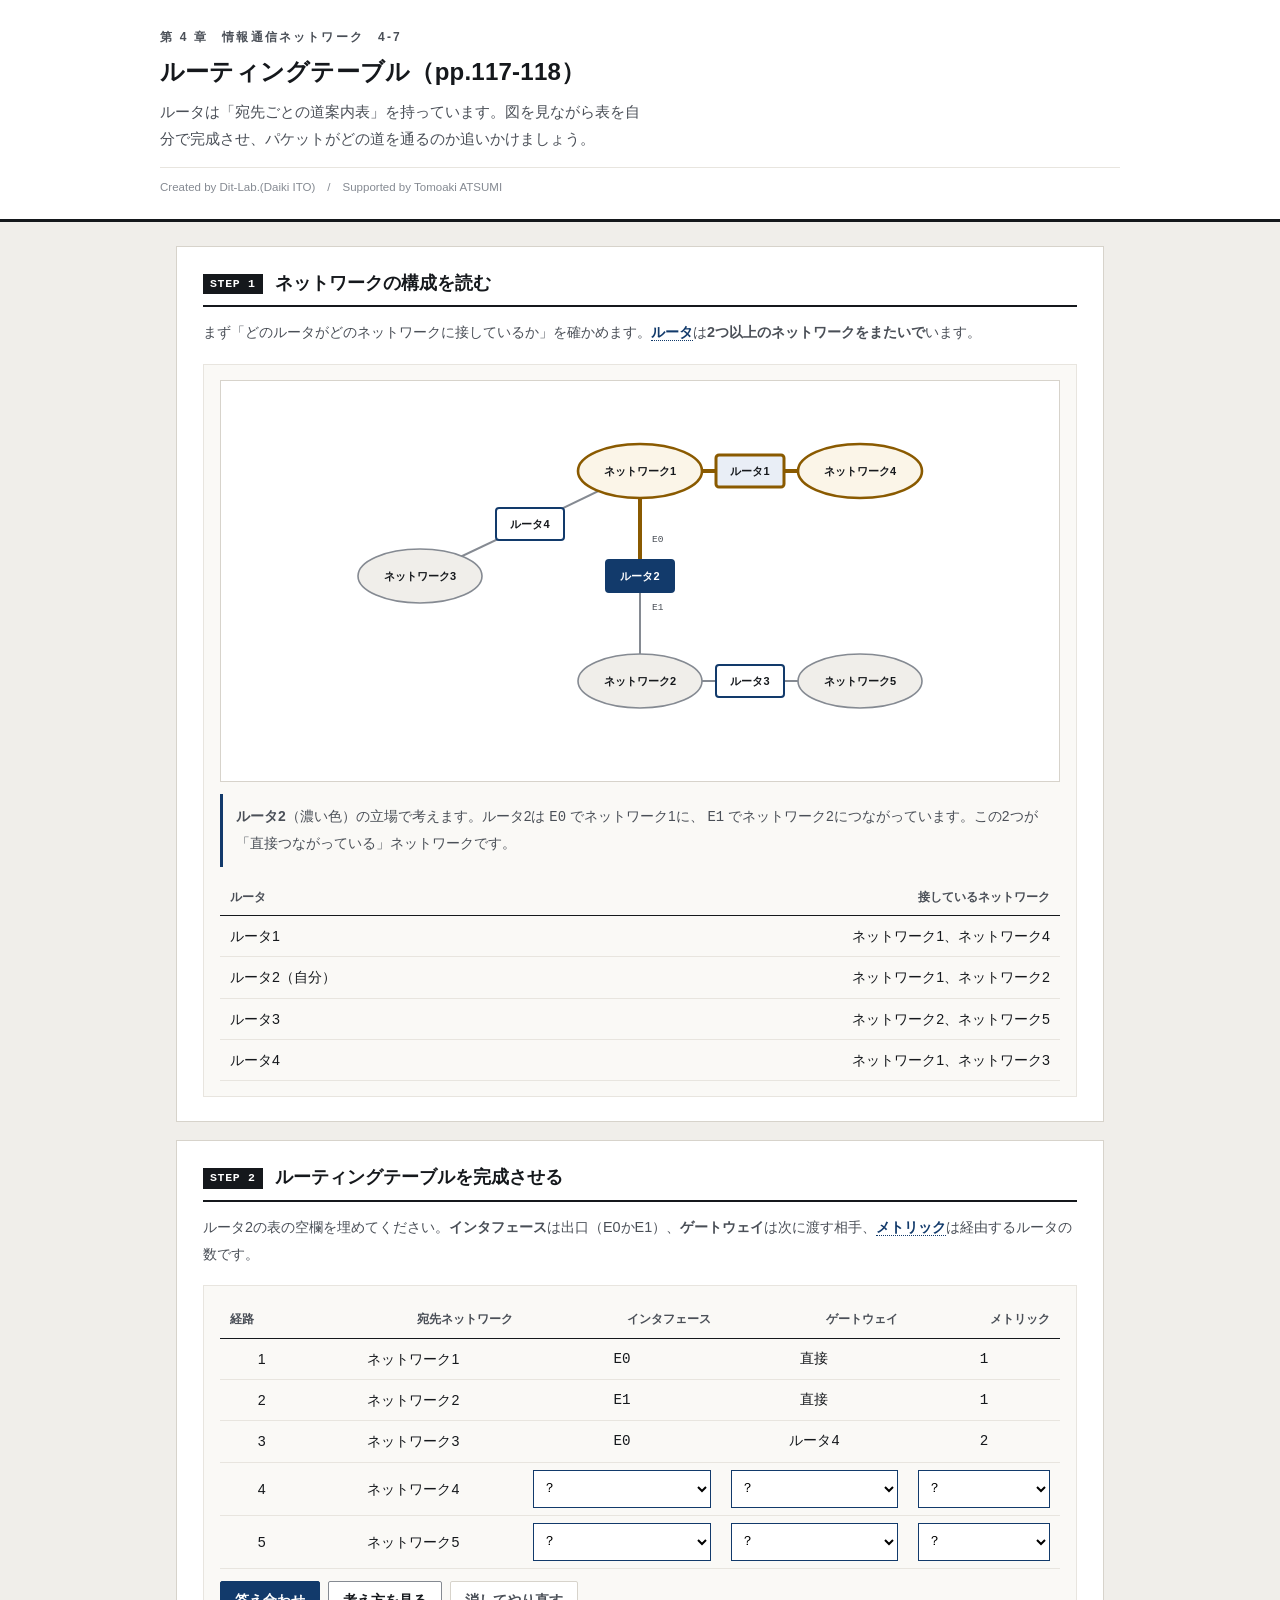
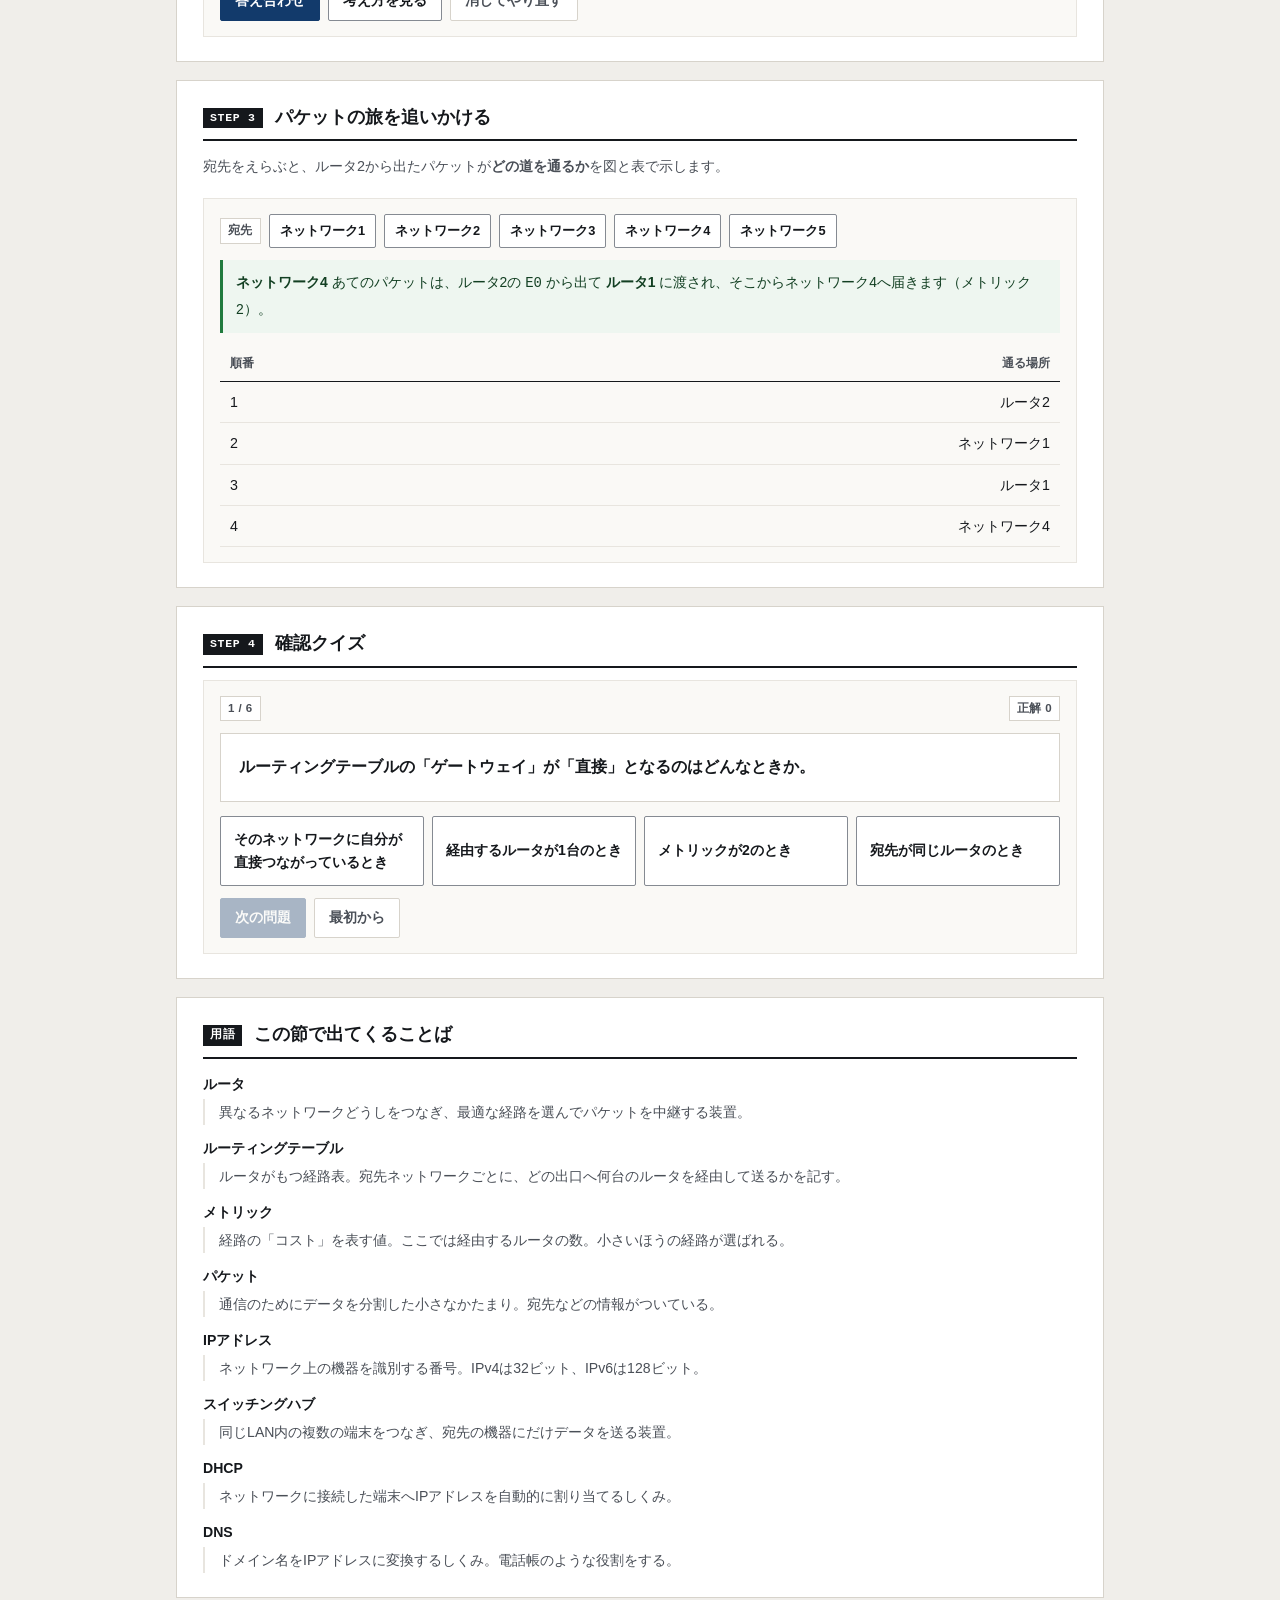
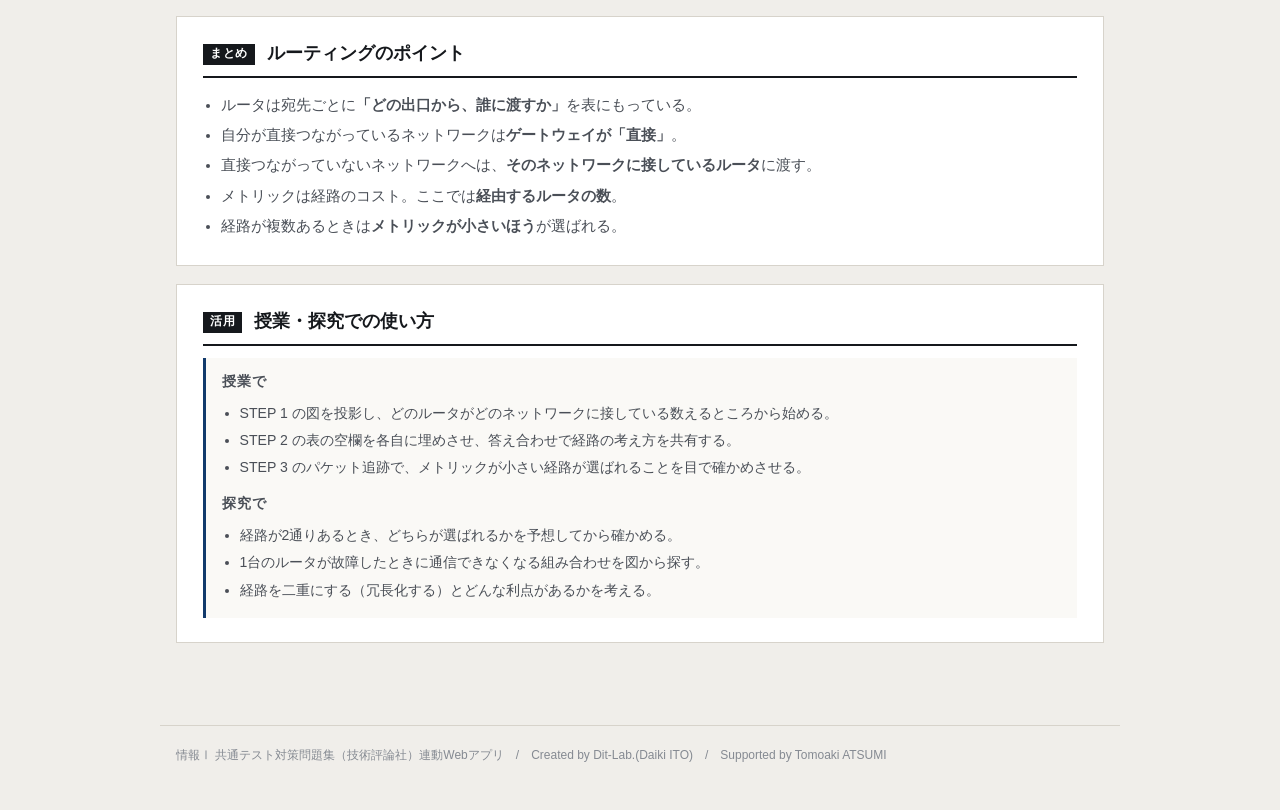
==== index.html @ 850c3a72 "feat: Streamlit版を静的Webアプリ化。経路表の穴埋め・パケットの経路追跡に対応" ====
<!DOCTYPE html>
<html lang="ja">
<head>
<meta charset="UTF-8">
<meta name="viewport" content="width=device-width, initial-scale=1.0">
<title>ルーティングテーブル｜情報Ⅰ共通テスト対策問題集</title>
<meta name="description" content="ルータは「宛先ごとの道案内表」を持っています。図を見ながら表を自分で完成させ、パケットがどの道を通るのか追いかけましょう。">
<link rel="icon" href="data:image/svg+xml,%3Csvg xmlns=%22http://www.w3.org/2000/svg%22 viewBox=%220 0 32 32%22%3E%3Crect width=%2232%22 height=%2232%22 fill=%22%2315181c%22/%3E%3Ctext x=%2216%22 y=%2222%22 font-size=%2218%22 font-family=%22monospace%22 fill=%22%23fff%22 text-anchor=%22middle%22%3E01%3C/text%3E%3C/svg%3E">
<link rel="stylesheet" href="css/style.css">
<link rel="stylesheet" href="css/app.css">
</head>
<body>

<header class="app-header">
  <div class="inner">
    <span class="eyebrow">第 4 章　情報通信ネットワーク　4-7</span>
    <h1>ルーティングテーブル（pp.117-118）</h1>
    <p class="lead">ルータは「宛先ごとの道案内表」を持っています。図を見ながら表を自分で完成させ、パケットがどの道を通るのか追いかけましょう。</p>
    <p class="credit">Created by Dit-Lab.(Daiki ITO)　/　Supported by Tomoaki ATSUMI</p>
  </div>
</header>

<main class="wrap">
  <section class="step" id="step1">
    <h2><span class="no">STEP 1</span>ネットワークの構成を読む</h2>
    <p class="desc">まず「どのルータがどのネットワークに接しているか」を確かめます。<span class="term" data-t="ルータ">ルータ</span>は<strong>2つ以上のネットワークをまたいで</strong>います。</p>

    <div class="panel">
      <div id="netBox"></div>
      <div class="note info" style="margin-top:12px">
        <strong>ルータ2</strong>（濃い色）の立場で考えます。ルータ2は <span class="mono">E0</span> でネットワーク1に、
        <span class="mono">E1</span> でネットワーク2につながっています。この2つが「直接つながっている」ネットワークです。
      </div>
      <div class="tbl-scroll" style="margin-top:12px"><table class="tbl" id="adjTable"></table></div>
    </div>
  </section>

  <section class="step" id="step2">
    <h2><span class="no">STEP 2</span>ルーティングテーブルを完成させる</h2>
    <p class="desc">ルータ2の表の空欄を埋めてください。<strong>インタフェース</strong>は出口（E0かE1）、<strong>ゲートウェイ</strong>は次に渡す相手、<span class="term" data-t="メトリック">メトリック</span>は経由するルータの数です。</p>

    <div class="panel">
      <div class="tbl-scroll"><table class="tbl" id="rtTable"></table></div>
      <div class="btn-row" style="margin-top:12px">
        <button class="btn primary" id="checkRt">答え合わせ</button>
        <button class="btn" id="hintRt">考え方を見る</button>
        <button class="btn ghost" id="resetRt">消してやり直す</button>
      </div>
      <div class="note" id="rtFb" hidden style="margin-top:12px"></div>
    </div>
  </section>

  <section class="step" id="step3">
    <h2><span class="no">STEP 3</span>パケットの旅を追いかける</h2>
    <p class="desc">宛先をえらぶと、ルータ2から出たパケットが<strong>どの道を通るか</strong>を図と表で示します。</p>
    <div class="panel">
      <div class="btn-row" style="margin-bottom:12px">
        <span class="badge">宛先</span>
        <button class="btn sm" data-dest="1">ネットワーク1</button>
        <button class="btn sm" data-dest="2">ネットワーク2</button>
        <button class="btn sm" data-dest="3">ネットワーク3</button>
        <button class="btn sm" data-dest="4">ネットワーク4</button>
        <button class="btn sm" data-dest="5">ネットワーク5</button>
      </div>
      <div class="note" id="routeNote"></div>
      <div class="tbl-scroll" style="margin-top:12px"><table class="tbl" id="hopTable"></table></div>
    </div>
  </section>

  <section class="step" id="step4">
    <h2><span class="no">STEP 4</span>確認クイズ</h2>
    <div class="panel">
      <div class="qhead">
        <span class="badge" id="qProgress">1 / 1</span>
        <span class="badge">正解 <span class="score" id="qScore">0</span></span>
      </div>
      <div class="card-q"><div class="q-scene" id="qText"></div></div>
      <div class="choice4" id="qChoices"></div>
      <div class="note" id="qFb" hidden style="margin-top:12px"></div>
      <div class="btn-row" style="margin-top:12px">
        <button class="btn primary" id="qNext" disabled>次の問題</button>
        <button class="btn ghost" id="qReset">最初から</button>
      </div>
    </div>
  </section>

  <section class="step" id="glossary">
    <h2><span class="no">用語</span>この節で出てくることば</h2>
    <div id="glossBox"></div>
  </section>

  <section class="step">
    <h2><span class="no">まとめ</span>ルーティングのポイント</h2>
    <ul style="margin:0;padding-left:1.2em;color:var(--ink-2);font-size:.92rem;line-height:2.05">
      <li>ルータは宛先ごとに<strong>「どの出口から、誰に渡すか」</strong>を表にもっている。</li>
      <li>自分が直接つながっているネットワークは<strong>ゲートウェイが「直接」</strong>。</li>
      <li>直接つながっていないネットワークへは、<strong>そのネットワークに接しているルータ</strong>に渡す。</li>
      <li>メトリックは経路のコスト。ここでは<strong>経由するルータの数</strong>。</li>
      <li>経路が複数あるときは<strong>メトリックが小さいほう</strong>が選ばれる。</li>
    </ul>
  </section>

  <section class="step">
    <h2><span class="no">活用</span>授業・探究での使い方</h2>
    <div class="use-note">
      <h3>授業で</h3>
      <ul>
        <li>STEP 1 の図を投影し、どのルータがどのネットワークに接している数えるところから始める。</li>
        <li>STEP 2 の表の空欄を各自に埋めさせ、答え合わせで経路の考え方を共有する。</li>
        <li>STEP 3 のパケット追跡で、メトリックが小さい経路が選ばれることを目で確かめさせる。</li>
      </ul>
      <h3 style="margin-top:12px">探究で</h3>
      <ul>
        <li>経路が2通りあるとき、どちらが選ばれるかを予想してから確かめる。</li>
        <li>1台のルータが故障したときに通信できなくなる組み合わせを図から探す。</li>
        <li>経路を二重にする（冗長化する）とどんな利点があるかを考える。</li>
      </ul>
    </div>
  </section>

</main>

<footer class="app-footer">
  情報Ⅰ 共通テスト対策問題集（技術評論社）連動Webアプリ　/　Created by Dit-Lab.(Daiki ITO)　/　Supported by Tomoaki ATSUMI
</footer>

<script src="js/tools.js"></script>
<script src="js/chart.js"></script>
<script src="js/terms.js"></script>
<script src="js/app.js"></script>
</body>
</html>
---- css/style.css ----
/* =========================================================
   情報Ⅰ 共通テスト対策問題集 — Web アプリ共通スタイル
   紙面（参考書）に寄せた設計。装飾色は使わず、色は意味を持つときだけ。
   ========================================================= */

:root{
  --paper:#ffffff;
  --paper-2:#faf9f6;      /* うすい紙 */
  --bg:#f0eeea;           /* 台紙 */
  --ink:#15181c;
  --ink-2:#4a4f57;
  --ink-3:#858a92;
  --rule:#d7d3cb;         /* 罫線 */
  --rule-2:#e8e5df;
  --accent:#123a6b;       /* 濃紺。主要操作と現在地だけに使う */
  --accent-w:#e9eef6;
  --zero:#c0392b;         /* 左＝0 */
  --one:#1d4ed8;          /* 右＝1 */
  --ok:#1f7a3d;   --ok-bg:#eef6f0;
  --ng:#b3261e;   --ng-bg:#fbefee;
  --warn:#8a5a00; --warn-bg:#fbf5e8;
  --font:"Hiragino Kaku Gothic ProN","Hiragino Sans","Yu Gothic Medium","Yu Gothic",
         "Noto Sans JP",Meiryo,-apple-system,BlinkMacSystemFont,sans-serif;
  --mono:"SFMono-Regular",Menlo,Consolas,"Courier New",monospace;
}

*{box-sizing:border-box}
[hidden]{display:none !important}
html{-webkit-text-size-adjust:100%}
body{
  margin:0; background:var(--bg); color:var(--ink);
  font-family:var(--font); font-size:16px; line-height:1.85;
  font-feature-settings:"palt" 1;
}
h1,h2,h3,h4{line-height:1.45; margin:0; font-weight:700}
p{margin:0 0 .75em} p:last-child{margin-bottom:0}
a{color:var(--accent)}

/* ---------- 標題 ---------- */
.app-header{background:var(--paper); border-bottom:3px solid var(--ink); padding:26px 20px 20px}
.app-header .inner{max-width:960px; margin:0 auto}
.app-header .eyebrow{
  font-size:.75rem; font-weight:700; color:var(--ink-2); letter-spacing:.18em;
  display:block; margin-bottom:7px;
}
.app-header h1{font-size:1.5rem; letter-spacing:.01em}
.app-header .lead{font-size:.92rem; color:var(--ink-2); margin-top:9px; max-width:60ch}
.app-header .credit{
  font-size:.72rem; color:var(--ink-3); margin-top:14px;
  padding-top:9px; border-top:1px solid var(--rule-2);
}

/* ---------- 版面 ---------- */
.wrap{max-width:960px; margin:0 auto; padding:24px 16px 64px}
.step{background:var(--paper); border:1px solid var(--rule); padding:24px 26px; margin-bottom:18px}
.step > h2{
  display:flex; align-items:baseline; gap:12px; font-size:1.1rem;
  padding-bottom:9px; border-bottom:2px solid var(--ink); margin-bottom:12px;
}
.step > h2 .no{
  flex:none; font-family:var(--mono); font-size:.72rem; font-weight:700;
  background:var(--ink); color:var(--paper); padding:2px 7px; letter-spacing:.06em;
  position:relative; top:-2px;
}
.step > .desc{color:var(--ink-2); font-size:.9rem; margin-bottom:18px}
.step[hidden]{display:none}

.grid{display:grid; gap:20px}
.grid > *{min-width:0}          /* 子の中身で列が広がるのを防ぐ */
@media(min-width:800px){ .grid.c2{grid-template-columns:1fr 1fr} }

.panel{border:1px solid var(--rule-2); background:var(--paper-2); padding:15px 16px; min-width:0}
.panel > h3{
  font-size:.8rem; font-weight:700; color:var(--ink-2); letter-spacing:.08em;
  margin-bottom:12px; padding-bottom:6px; border-bottom:1px solid var(--rule);
}

/* ---------- 部品 ---------- */
.btn{
  appearance:none; border:1px solid var(--ink-3); background:var(--paper); color:var(--ink);
  font-family:inherit; font-size:.88rem; font-weight:700; padding:8px 14px;
  border-radius:2px; cursor:pointer; min-height:40px; line-height:1.4;
  transition:background .12s, border-color .12s, color .12s;
}
.btn:hover:not(:disabled){background:var(--accent-w); border-color:var(--accent); color:var(--accent)}
.btn:disabled{opacity:.35; cursor:not-allowed}
.btn.primary{background:var(--accent); color:var(--paper); border-color:var(--accent)}
.btn.primary:hover:not(:disabled){background:#0d2c53; color:var(--paper)}
.btn.ghost{border-color:var(--rule); color:var(--ink-2)}
.btn.sm{font-size:.8rem; padding:5px 10px; min-height:34px}
.btn-row{display:flex; flex-wrap:wrap; gap:8px; align-items:center}

/* タブ（見出し下線式） */
.seg{display:flex; gap:0; border-bottom:1px solid var(--rule)}
.seg button{
  appearance:none; border:0; background:transparent; font-family:inherit; font-size:.88rem;
  font-weight:700; color:var(--ink-3); padding:9px 4px; margin-right:26px; cursor:pointer;
  border-bottom:3px solid transparent; margin-bottom:-1px; min-height:40px;
}
.seg button:hover{color:var(--ink-2)}
.seg button[aria-pressed="true"]{color:var(--ink); border-bottom-color:var(--accent)}

label.fld{display:block; font-size:.78rem; font-weight:700; color:var(--ink-2); margin-bottom:5px; letter-spacing:.04em}
input[type=text], textarea, input[type=number]{
  width:100%; font-family:inherit; font-size:1rem; color:var(--ink);
  border:1px solid var(--ink-3); border-radius:2px; padding:9px 11px;
  background:var(--paper); min-height:42px;
}
input:focus, textarea:focus{outline:2px solid var(--accent); outline-offset:-1px; border-color:var(--accent)}
.btn:focus-visible, .seg button:focus-visible, .node-card:focus-visible{outline:2px solid var(--accent); outline-offset:2px}
textarea{resize:vertical; line-height:1.7}
.mono{font-family:var(--mono)}

table.tbl{width:100%; border-collapse:collapse; font-size:.89rem}
table.tbl th, table.tbl td{border-bottom:1px solid var(--rule-2); padding:7px 10px; text-align:right}
table.tbl th:first-child, table.tbl td:first-child{text-align:left}
table.tbl thead th{border-bottom:1.5px solid var(--ink); font-size:.76rem; color:var(--ink-2); font-weight:700; white-space:nowrap}
.tbl-scroll{overflow-x:auto; -webkit-overflow-scrolling:touch; max-width:100%}

.note{padding:10px 13px; font-size:.87rem; border-left:3px solid var(--ink-3); background:var(--paper-2)}
.note.ok{background:var(--ok-bg); border-left-color:var(--ok); color:#123f22}
.note.ng{background:var(--ng-bg); border-left-color:var(--ng); color:#6d1a15}
.note.info{background:var(--paper-2); border-left-color:var(--accent); color:var(--ink-2)}
.note.warn{background:var(--warn-bg); border-left-color:var(--warn); color:#5c3d00}
.note[hidden]{display:none}

.badge{
  display:inline-block; font-size:.72rem; font-weight:700; padding:1px 7px;
  border:1px solid var(--rule); color:var(--ink-2); background:var(--paper); letter-spacing:.04em;
}

/* 数値は罫線で仕切るだけ。カードにしない */
.metrics{display:flex; flex-wrap:wrap; gap:0; border-top:1px solid var(--rule)}
.metric{flex:1 1 130px; padding:11px 14px 11px 0; border-right:1px solid var(--rule-2)}
.metric:last-child{border-right:0}
.metric .k{font-size:.74rem; color:var(--ink-3); font-weight:700; letter-spacing:.05em}
.metric .v{font-size:1.6rem; font-weight:700; line-height:1.3; font-family:var(--mono); letter-spacing:-.01em}
.metric .s{font-size:.76rem; color:var(--ink-2)}

.bit0{color:var(--zero); font-weight:700}
.bit1{color:var(--one); font-weight:700}

.app-footer{
  max-width:960px; margin:0 auto; padding:18px 16px 44px; color:var(--ink-3);
  font-size:.75rem; border-top:1px solid var(--rule);
}
.sr-only{position:absolute;width:1px;height:1px;overflow:hidden;clip:rect(0 0 0 0);white-space:nowrap}

@media(max-width:640px){
  body{font-size:15px}
  .app-header{padding:20px 16px 16px}
  .app-header h1{font-size:1.16rem}
  .wrap{padding:16px 12px 52px}
  .step{padding:18px 15px}
  .seg button{margin-right:18px; font-size:.84rem}
  .metric{flex-basis:50%; border-right:0}
}
@media (prefers-reduced-motion:reduce){ *{animation:none!important; transition:none!important} }

/* ---------- 自分のデータ・共有・印刷 ---------- */
.toolbar{display:flex; flex-wrap:wrap; gap:8px; align-items:center; margin-top:12px;
  padding-top:12px; border-top:1px solid var(--rule-2)}
.toolbar .hint{font-size:.78rem; color:var(--ink-3)}
.paste-area{width:100%; min-height:110px; font-family:var(--mono); font-size:.86rem}
.use-note{background:var(--paper-2); border-left:3px solid var(--accent); padding:14px 16px; font-size:.88rem}
.use-note h3{font-size:.86rem; letter-spacing:.06em; margin-bottom:8px; color:var(--ink-2)}
.use-note ol, .use-note ul{margin:0; padding-left:1.25em; line-height:1.95; color:var(--ink-2)}

@media print{
  body{background:#fff}
  .app-header{border-bottom:2px solid #000}
  .step{border:1px solid #bbb; break-inside:avoid; page-break-inside:avoid; margin-bottom:12px}
  .btn, .seg, .toolbar, input[type=range]{display:none !important}
  .note{border-left-width:2px}
  a[href]:after{content:""}
}

/* ---------- 入力グリッド ---------- */
.dg-scroll{overflow:auto; -webkit-overflow-scrolling:touch; border:1px solid var(--rule); background:var(--paper); max-height:420px}
table.dg{border-collapse:collapse; font-family:var(--mono); font-size:.9rem; min-width:100%}
table.dg th, table.dg td{border:1px solid var(--rule-2); padding:0}
table.dg thead th{background:var(--paper-2); position:sticky; top:0; z-index:2}
table.dg .dg-n{background:var(--paper-2); color:var(--ink-3); font-size:.76rem; font-weight:400;
  text-align:center; min-width:34px; padding:0 4px; position:sticky; left:0; z-index:1}
table.dg .dg-corner{background:var(--paper-2); min-width:34px; position:sticky; left:0; z-index:3}
table.dg .dg-act{background:var(--paper-2); width:34px}
.dg-h, .dg-c{width:100%; min-width:96px; border:0; background:transparent; font-family:inherit;
  font-size:.9rem; padding:8px 9px; color:var(--ink); min-height:38px}
.dg-h{font-weight:700; font-family:var(--font); font-size:.82rem; color:var(--ink-2)}
.dg-c.num{text-align:right}
.dg-c:focus, .dg-h:focus{outline:2px solid var(--accent); outline-offset:-2px; background:var(--accent-w)}
.dg-del{border:0; background:transparent; color:var(--ink-3); cursor:pointer; width:32px; height:34px; font-size:1rem}
.dg-del:hover{color:var(--ng)}
.dg-tools{display:flex; flex-wrap:wrap; gap:8px; align-items:center; margin-top:10px}
.dg-hint{font-size:.76rem; color:var(--ink-3)}

/* ---------- ファイル読み込み ---------- */
.filebox{display:flex; flex-wrap:wrap; gap:10px; align-items:center; padding:12px;
  border:1px dashed var(--rule); background:var(--paper-2)}
.filebox input[type=file]{font-size:.85rem; font-family:inherit; max-width:100%}
.filebox .sel{max-width:220px}
.filelabel{display:inline-flex; align-items:center; gap:6px; font-size:.85rem; font-weight:700;
  border:1px solid var(--ink-3); background:var(--paper); padding:8px 14px; border-radius:2px; cursor:pointer; min-height:40px}
.filelabel:hover{border-color:var(--accent); color:var(--accent); background:var(--accent-w)}
.filelabel input{display:none}

/* ---------- 用語解説 ---------- */
.term{position:relative; border-bottom:1.5px dotted var(--accent); cursor:help; color:var(--accent); font-weight:700}
.term .term-pop{display:none; position:absolute; left:0; top:1.7em; z-index:50; width:min(300px,78vw);
  background:var(--paper); border:1px solid var(--ink-3); box-shadow:0 6px 20px rgba(0,0,0,.14);
  padding:10px 12px; font-size:.82rem; font-weight:400; color:var(--ink-2); line-height:1.75;
  border-left:3px solid var(--accent); cursor:auto; text-align:left}
.term .term-pop b{display:block; color:var(--ink); font-size:.86rem; margin-bottom:3px}
.term.open .term-pop{display:block}
dl.gloss{margin:0; font-size:.88rem}
dl.gloss dt{font-weight:700; color:var(--ink); margin-top:10px}
dl.gloss dt:first-child{margin-top:0}
dl.gloss dd{margin:2px 0 0; color:var(--ink-2); line-height:1.85; padding-left:1em; border-left:2px solid var(--rule-2)}
@media print{ .term{border-bottom:0; color:inherit} .term .term-pop{display:none !important} }

/* ---------- スマホ・タブレット ---------- */
@media (max-width:1024px){
  /* iOS で入力時に画面が勝手に拡大するのを防ぐ（16px 未満だとズームする） */
  input[type=text], input[type=number], textarea, select, .dg-c, .dg-h{ font-size:16px }
  .dg-c, .dg-h{ min-width:110px }
}
@media (max-width:820px){
  .grid.c2{grid-template-columns:1fr}
  .dg-scroll{max-height:340px}
  .filebox{flex-direction:column; align-items:stretch}
  .filebox .sel{max-width:100%}
  .term .term-pop{left:auto; right:0; width:min(280px,86vw)}
}
@media (max-width:480px){
  .step > h2{font-size:1rem; flex-wrap:wrap}
  .metrics{gap:0}
  .metric{flex-basis:50%; padding-right:10px}
  .metric .v{font-size:1.3rem}
  .btn{padding:8px 12px}
  .dg-tools{gap:6px}
  .dg-hint{width:100%}
}
/* タッチ操作でのスクロールを滑らかに */
.tbl-scroll, .dg-scroll, .tree-box{ -webkit-overflow-scrolling:touch; overscroll-behavior-x:contain }
---- css/app.css ----
.qhead{display:flex; justify-content:space-between; align-items:center; margin-bottom:12px}
.card-q{border:1px solid var(--rule); background:var(--paper); padding:18px; margin-bottom:14px}
.q-scene{font-size:1rem; font-weight:700; line-height:1.9}
.choice4{display:grid; gap:8px; grid-template-columns:repeat(auto-fit,minmax(160px,1fr))}
.choice4 .btn{text-align:left; line-height:1.65; padding:11px 13px}
.choice4 .btn.correct{background:var(--ok-bg); border-color:var(--ok); color:var(--ok)}
.choice4 .btn.wrong{background:var(--ng-bg); border-color:var(--ng); color:var(--ng)}
.choice4.locked{pointer-events:none}
.sel{width:100%; font-family:inherit; font-size:.95rem; padding:9px 11px; min-height:42px;
  border:1px solid var(--ink-3); border-radius:2px; background:var(--paper); color:var(--ink)}
input[type=range]{width:100%; accent-color:var(--accent); height:34px}
.why{font-size:.85rem; color:var(--ink-2); line-height:1.85}
.eqbox{font-family:var(--mono); font-size:1.02rem; font-weight:700; text-align:center; padding:14px;
  border:1px solid var(--rule); background:var(--paper-2); line-height:1.8}
.blankin{border:1.5px solid var(--accent); background:#fff; padding:6px 8px; text-align:center;
  font-family:var(--mono); min-height:38px; font-size:.95rem; max-width:120px}
.blankin.ok{border-color:var(--ok); background:var(--ok-bg)}
.blankin.ng{border-color:var(--ng); background:var(--ng-bg)}
table.tbl td .blankin{width:100%; max-width:none}
#netBox{border:1px solid var(--rule); background:var(--paper); overflow-x:auto}
#netBox svg{display:block; margin:0 auto}
svg .cloud{fill:#f0eeea; stroke:#858a92; stroke-width:1.6}
svg .cloud.hot{fill:#fbf5e8; stroke:#8a5a00; stroke-width:2.6}
svg .rt{fill:#fff; stroke:#123a6b; stroke-width:2}
svg .rt.hot{fill:#e9eef6; stroke:#8a5a00; stroke-width:3}
svg .rt.me{fill:#123a6b}
svg .lk{stroke:#858a92; stroke-width:2}
svg .lk.hot{stroke:#8a5a00; stroke-width:4}
svg .lab{font-size:11px; text-anchor:middle; fill:#15181c; font-weight:700; pointer-events:none}
svg .lab.w{fill:#fff}
svg .iflab{font-size:9.5px; fill:#4a4f57; font-family:monospace}
#rtTable td{font-family:var(--mono); text-align:center}
#rtTable td:first-child, #rtTable td:nth-child(2){font-family:var(--font)}
#rtTable select{width:100%; min-height:38px; font-family:var(--mono); border:1.5px solid var(--accent);
  background:#fff; padding:5px}
#rtTable select.ok{border-color:var(--ok); background:var(--ok-bg)}
#rtTable select.ng{border-color:var(--ng); background:var(--ng-bg)}
#rtTable tr.fixed td{background:var(--paper-2)}
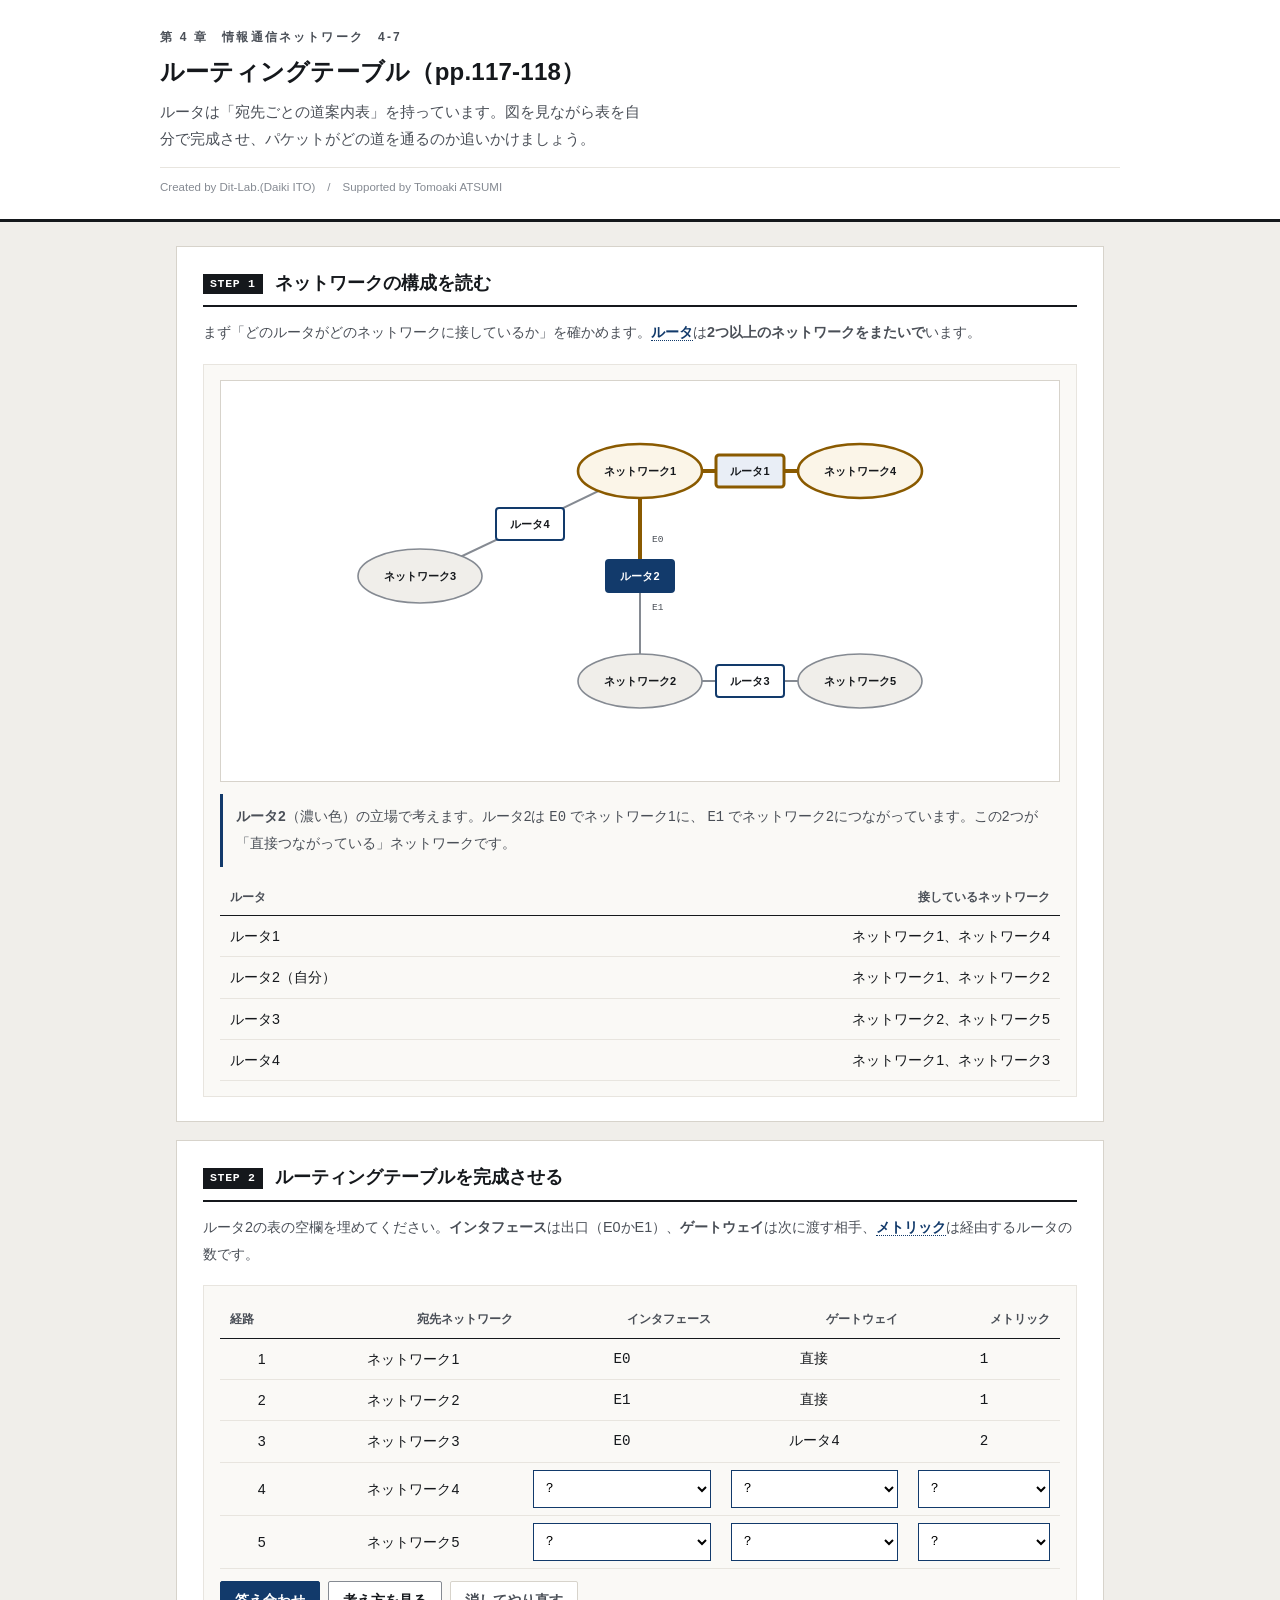
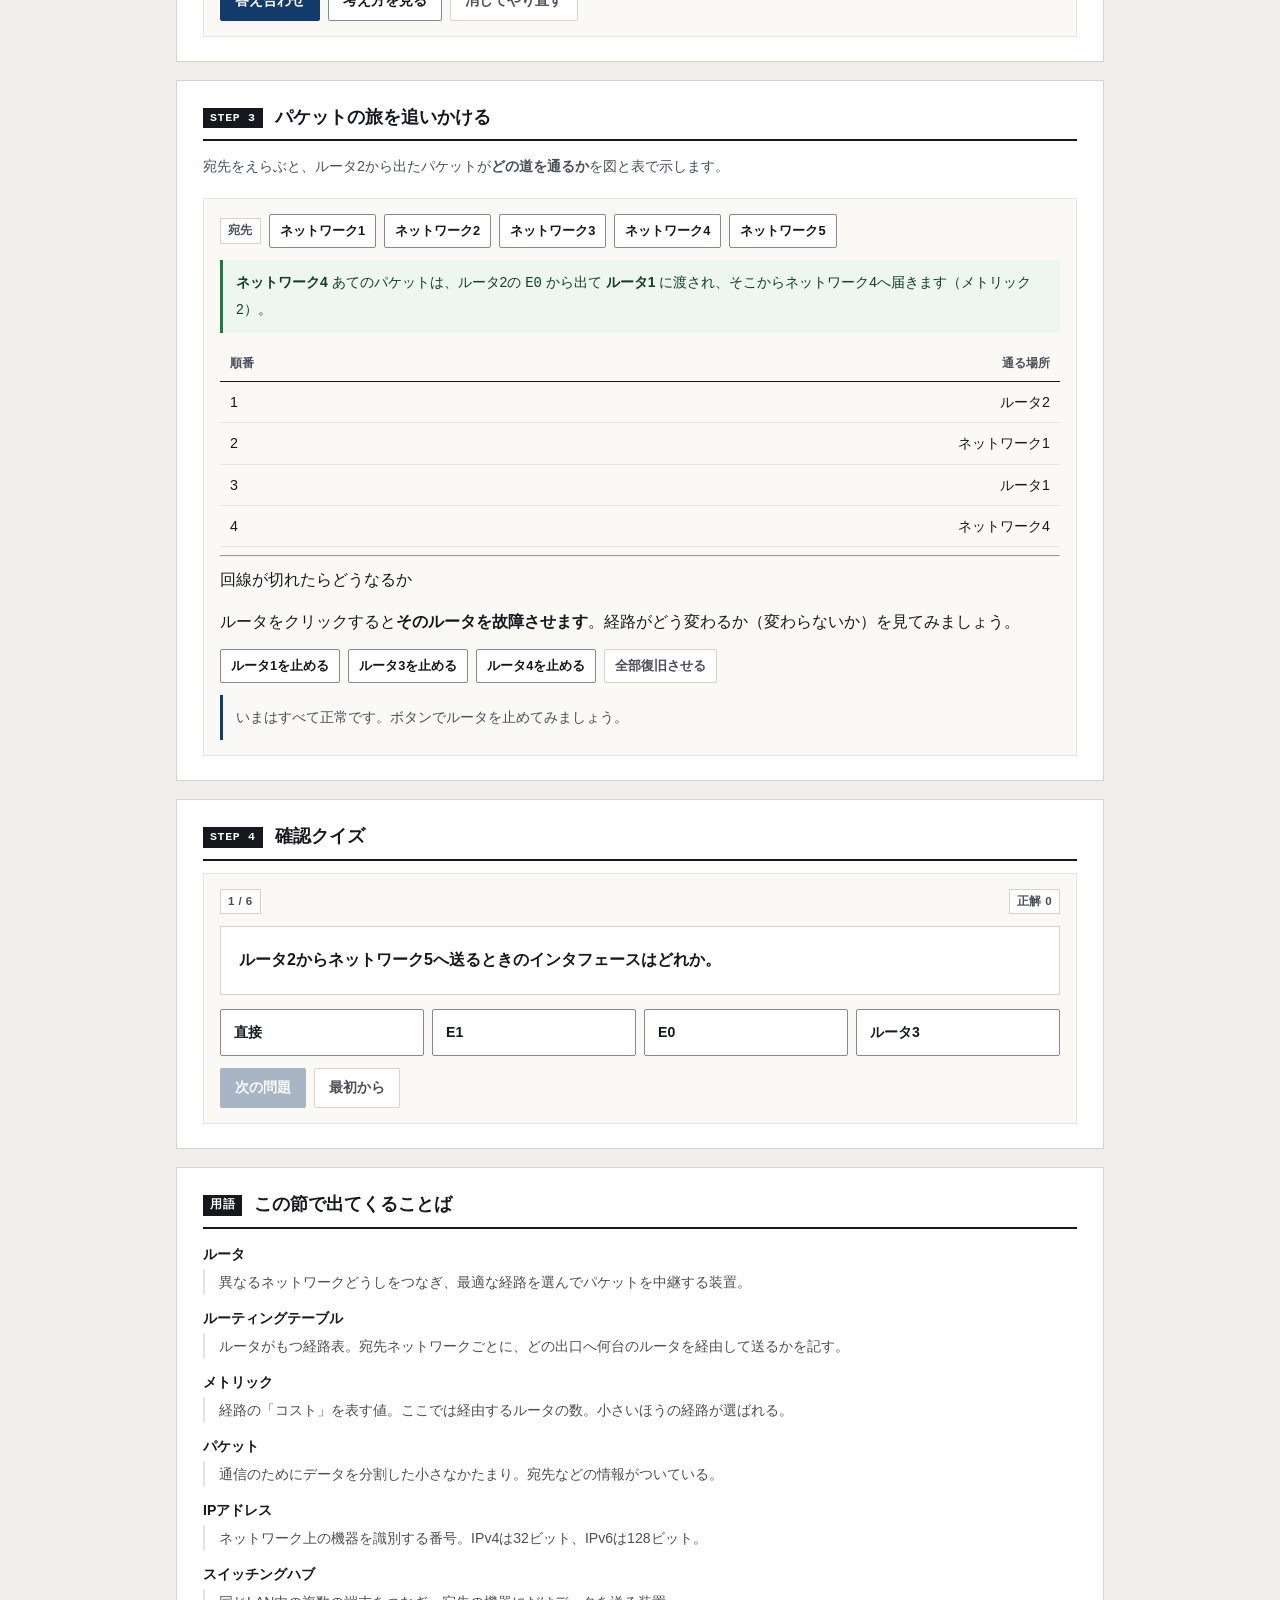
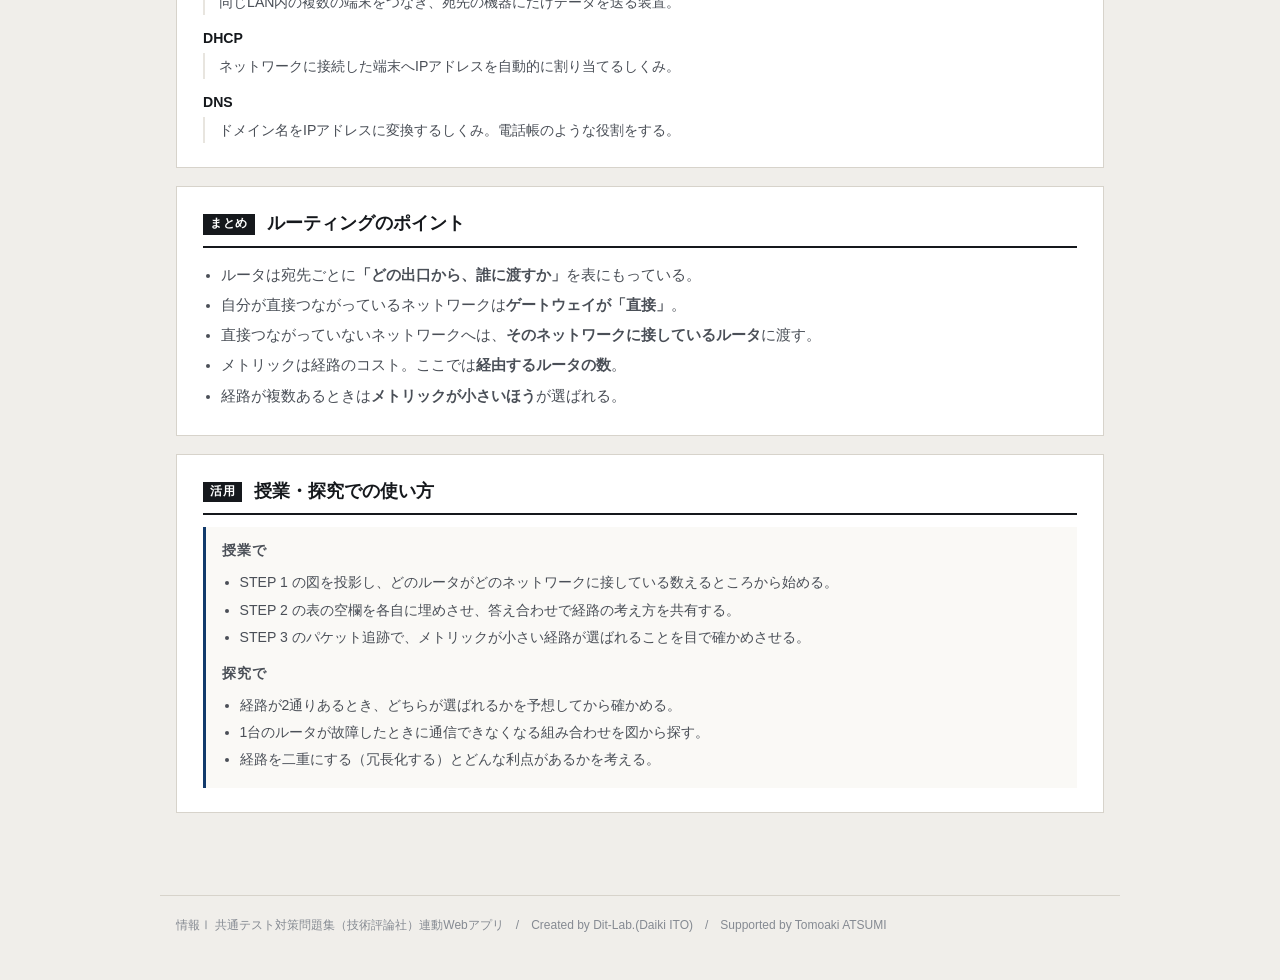
==== commit b4b60ec0: "feat: ルータを故障させて経路とルーティングテーブルの変化を体験できるよう追加。到達不能時の挙動も表示" ====
--- a/index.html
+++ b/index.html
@@ -6,8 +6,8 @@
 <title>ルーティングテーブル｜情報Ⅰ共通テスト対策問題集</title>
 <meta name="description" content="ルータは「宛先ごとの道案内表」を持っています。図を見ながら表を自分で完成させ、パケットがどの道を通るのか追いかけましょう。">
 <link rel="icon" href="data:image/svg+xml,%3Csvg xmlns=%22http://www.w3.org/2000/svg%22 viewBox=%220 0 32 32%22%3E%3Crect width=%2232%22 height=%2232%22 fill=%22%2315181c%22/%3E%3Ctext x=%2216%22 y=%2222%22 font-size=%2218%22 font-family=%22monospace%22 fill=%22%23fff%22 text-anchor=%22middle%22%3E01%3C/text%3E%3C/svg%3E">
-<link rel="stylesheet" href="css/style.css">
-<link rel="stylesheet" href="css/app.css">
+<link rel="stylesheet" href="css/style.css?v=239696b1">
+<link rel="stylesheet" href="css/app.css?v=892ff45f">
 </head>
 <body>
 
@@ -64,6 +64,16 @@
       </div>
       <div class="note" id="routeNote"></div>
       <div class="tbl-scroll" style="margin-top:12px"><table class="tbl" id="hopTable"></table></div>
+      <hr class="sep">
+      <p class="qhead">回線が切れたらどうなるか</p>
+      <p class="desc" style="margin-top:0">ルータをクリックすると<strong>そのルータを故障させます</strong>。経路がどう変わるか（変わらないか）を見てみましょう。</p>
+      <div class="btn-row" style="flex-wrap:wrap">
+        <button class="btn sm" data-down="ルータ1">ルータ1を止める</button>
+        <button class="btn sm" data-down="ルータ3">ルータ3を止める</button>
+        <button class="btn sm" data-down="ルータ4">ルータ4を止める</button>
+        <button class="btn sm ghost" id="upAll">全部復旧させる</button>
+      </div>
+      <div class="note" id="downNote" style="margin-top:12px"></div>
     </div>
   </section>
 
@@ -124,9 +134,9 @@
   情報Ⅰ 共通テスト対策問題集（技術評論社）連動Webアプリ　/　Created by Dit-Lab.(Daiki ITO)　/　Supported by Tomoaki ATSUMI
 </footer>
 
-<script src="js/tools.js"></script>
-<script src="js/chart.js"></script>
-<script src="js/terms.js"></script>
-<script src="js/app.js"></script>
+<script src="js/tools.js?v=c07db610"></script>
+<script src="js/chart.js?v=fb6e3be1"></script>
+<script src="js/terms.js?v=92038844"></script>
+<script src="js/app.js?v=42c3ae1a"></script>
 </body>
 </html>
--- a/css/style.css
+++ b/css/style.css
@@ -242,3 +242,28 @@
 }
 /* タッチ操作でのスクロールを滑らかに */
 .tbl-scroll, .dg-scroll, .tree-box{ -webkit-overflow-scrolling:touch; overscroll-behavior-x:contain }
+
+/* 幅指定つきの入力欄がスマートフォンではみ出さないようにする */
+input[type=text], input[type=number], input[type=search], textarea, select{ max-width:100% }
+.btn-row > label{ min-width:0; max-width:100% }
+.btn-row > label input, .btn-row > label select{ max-width:100% }
+
+/* 共通：○×判定・並べかえ（quiz.js 用） */
+.abcde{border:1px solid var(--rule); border-radius:3px; overflow:hidden}
+.abcde > div{border-top:1px solid var(--rule); padding:10px 12px}
+.abcde > div:first-child{border-top:0}
+.abcde .st{display:flex; gap:10px; align-items:flex-start; flex-wrap:wrap}
+.abcde .st .k{font-weight:700; font-family:var(--mono); min-width:1.4em}
+.abcde .st .t{flex:1; min-width:12em}
+.abcde .jb{display:flex; gap:6px}
+.abcde .jb .btn{min-width:3.4em; padding:6px 10px; text-align:center}
+.prep{display:grid; grid-template-columns:repeat(auto-fit,minmax(150px,1fr)); gap:10px; margin-top:10px}
+.prep .slot{border:1px dashed var(--ink-3); border-radius:3px; padding:10px; min-height:92px; background:var(--paper)}
+.prep .slot.filled{border-style:solid}
+.prep .slot .tag{font:700 .74rem/1.4 var(--mono); color:var(--accent); display:block; margin-bottom:6px}
+.prep .slot .txt{font-size:.86rem; line-height:1.7}
+.cards{display:flex; flex-wrap:wrap; gap:8px; margin-top:10px}
+.cards .c{border:1px solid var(--ink-3); border-radius:3px; padding:9px 12px; background:var(--paper);
+  cursor:pointer; font-size:.88rem; max-width:100%; text-align:left; font-family:inherit; color:var(--ink)}
+.cards .c:hover{background:var(--warn-bg)}
+.cards .c.used{opacity:.35; pointer-events:none}
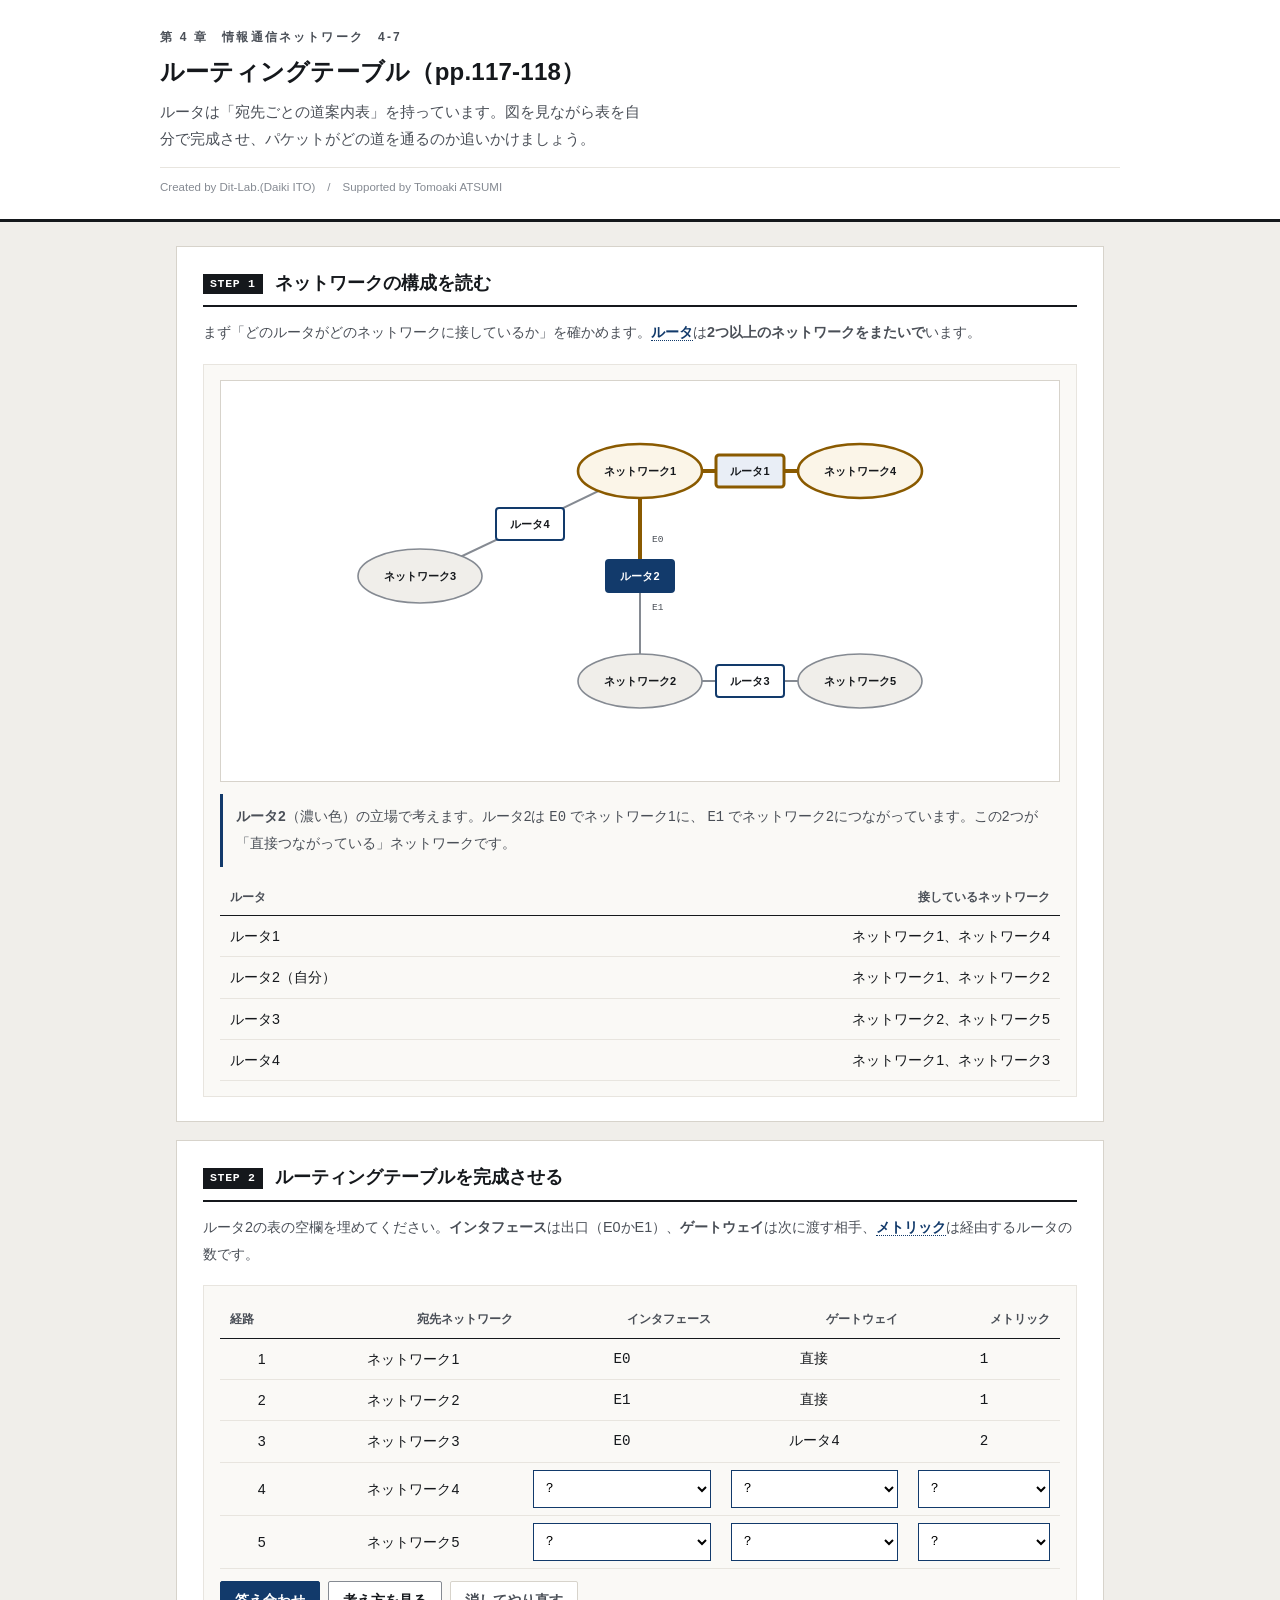
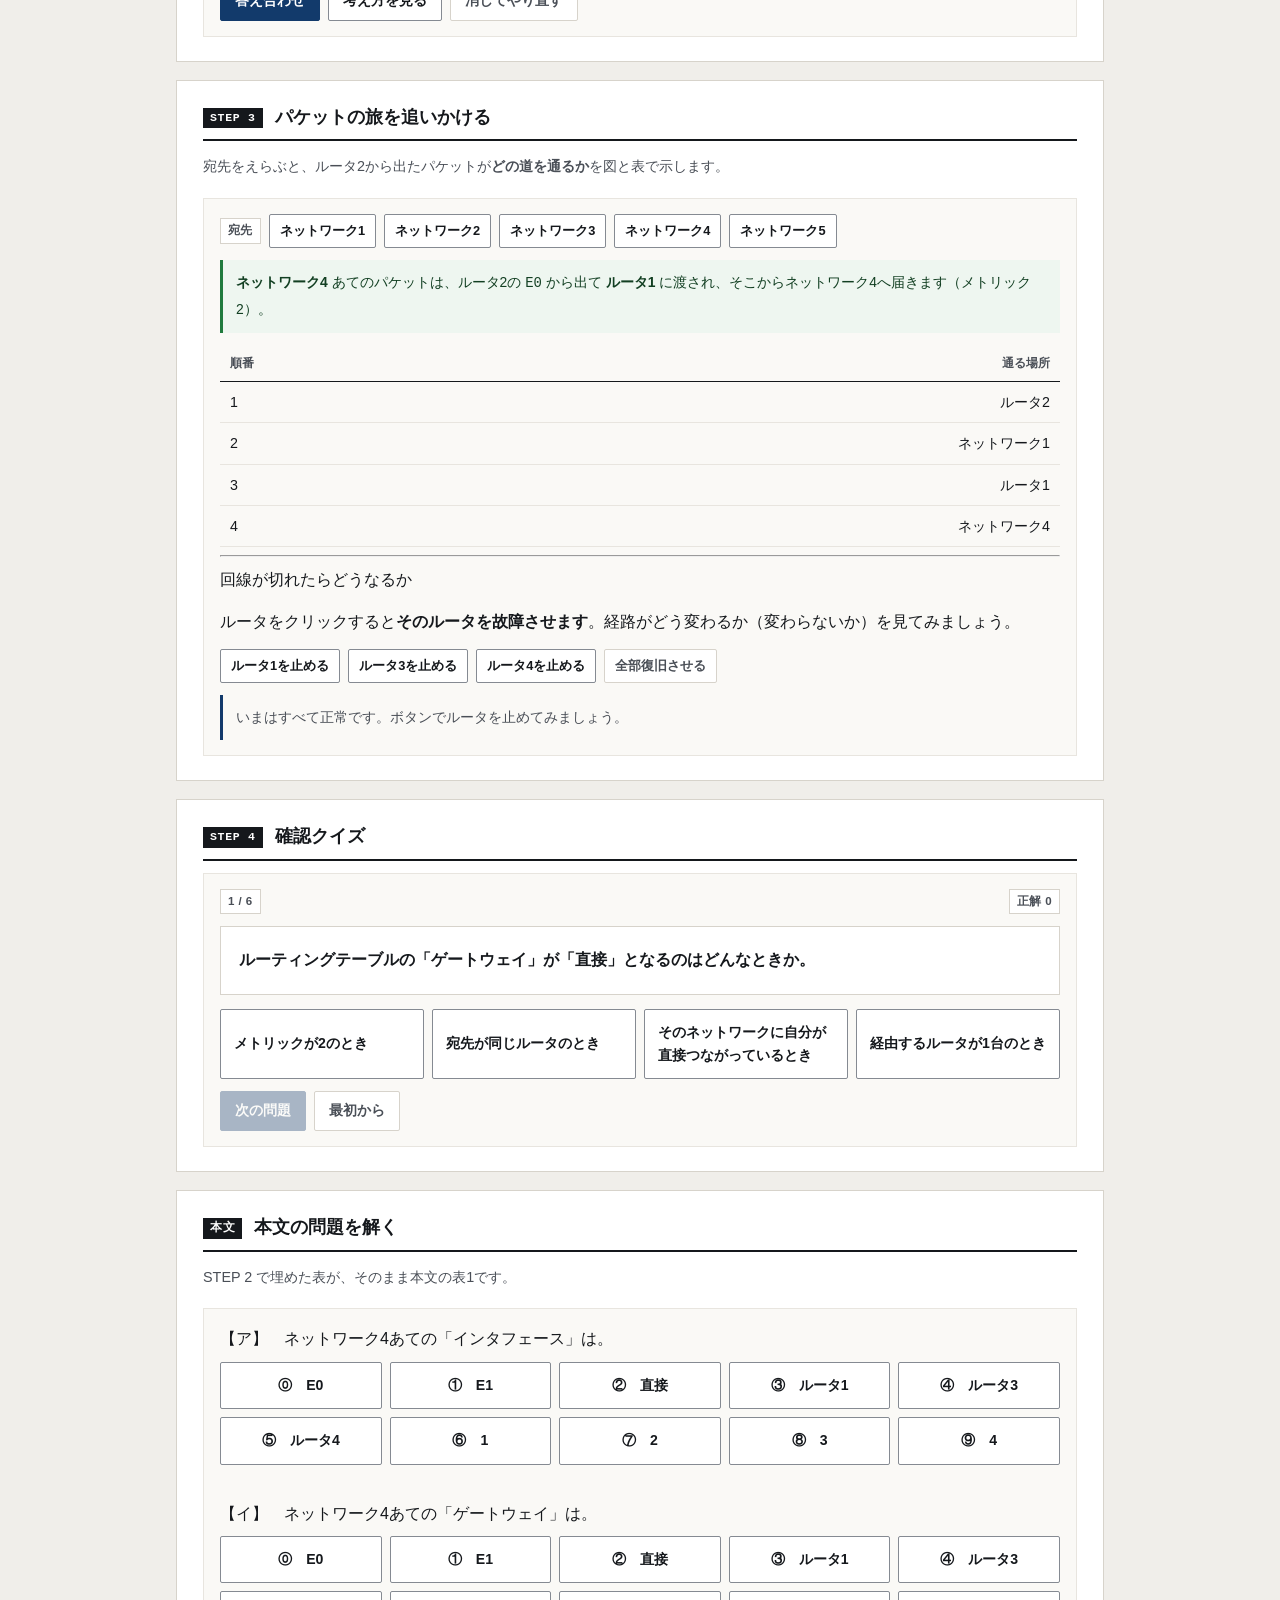
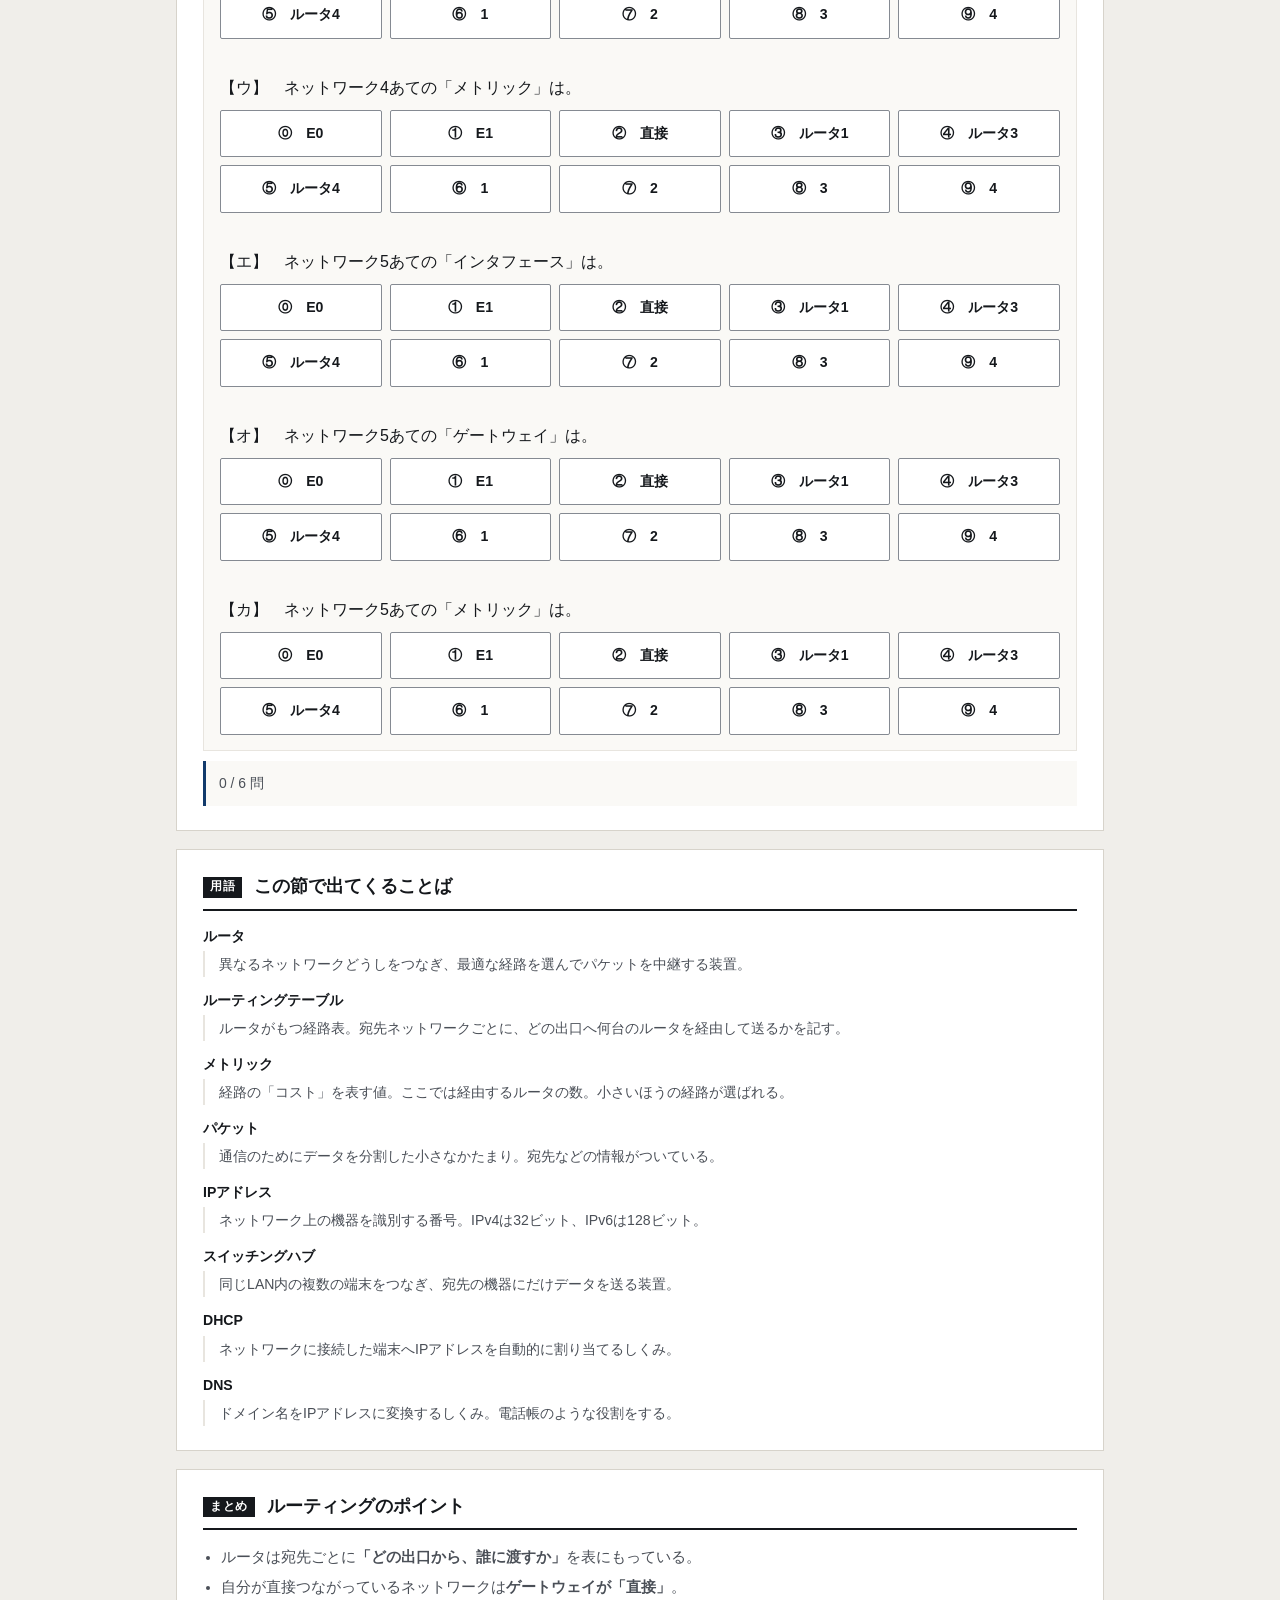
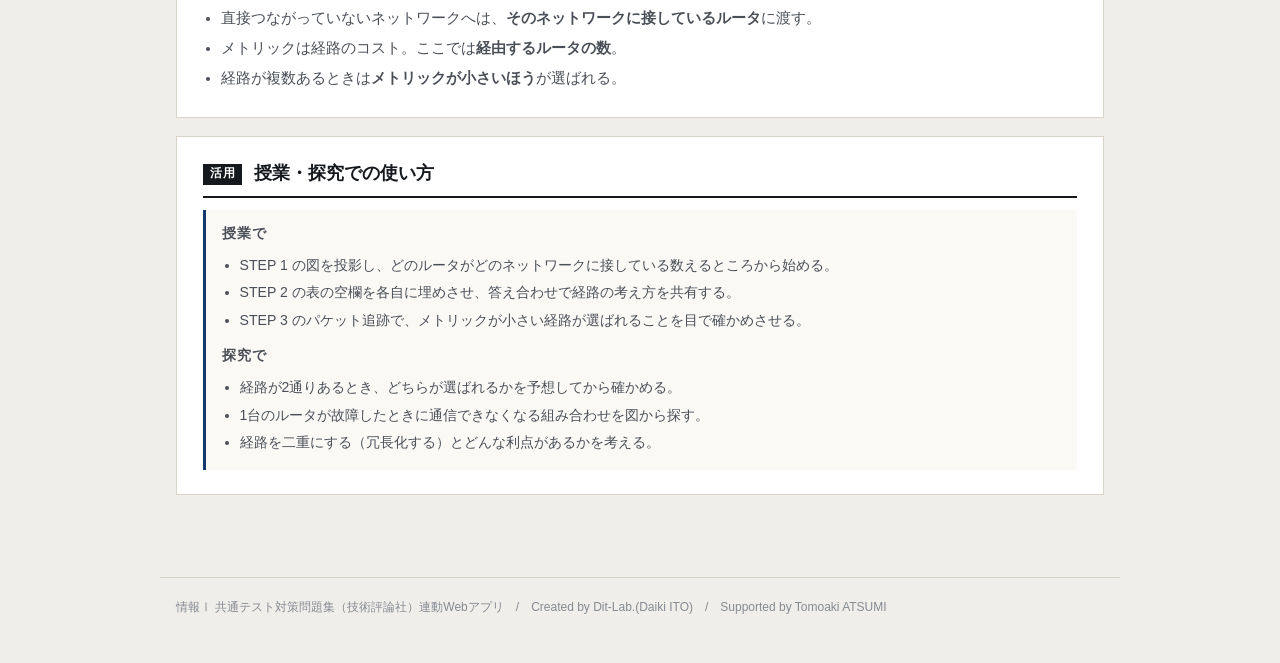
==== commit b07af111: "feat: 本文の問題（空欄と解答群）をアプリ内で解けるセクションを追加。本文の答えと解説を明示" ====
--- a/index.html
+++ b/index.html
@@ -94,6 +94,13 @@
     </div>
   </section>
 
+  <section class="step" id="stepBook">
+    <h2><span class="no">本文</span>本文の問題を解く</h2>
+    <p class="desc">STEP 2 で埋めた表が、そのまま本文の表1です。</p>
+    <div class="panel" id="bookBox"></div>
+    <div class="note" id="bookNote" style="margin-top:10px"></div>
+  </section>
+
   <section class="step" id="glossary">
     <h2><span class="no">用語</span>この節で出てくることば</h2>
     <div id="glossBox"></div>
@@ -137,6 +144,7 @@
 <script src="js/tools.js?v=c07db610"></script>
 <script src="js/chart.js?v=fb6e3be1"></script>
 <script src="js/terms.js?v=92038844"></script>
-<script src="js/app.js?v=42c3ae1a"></script>
+<script src="js/quiz.js?v=5d6779cc"></script>
+<script src="js/app.js?v=6830445a"></script>
 </body>
 </html>
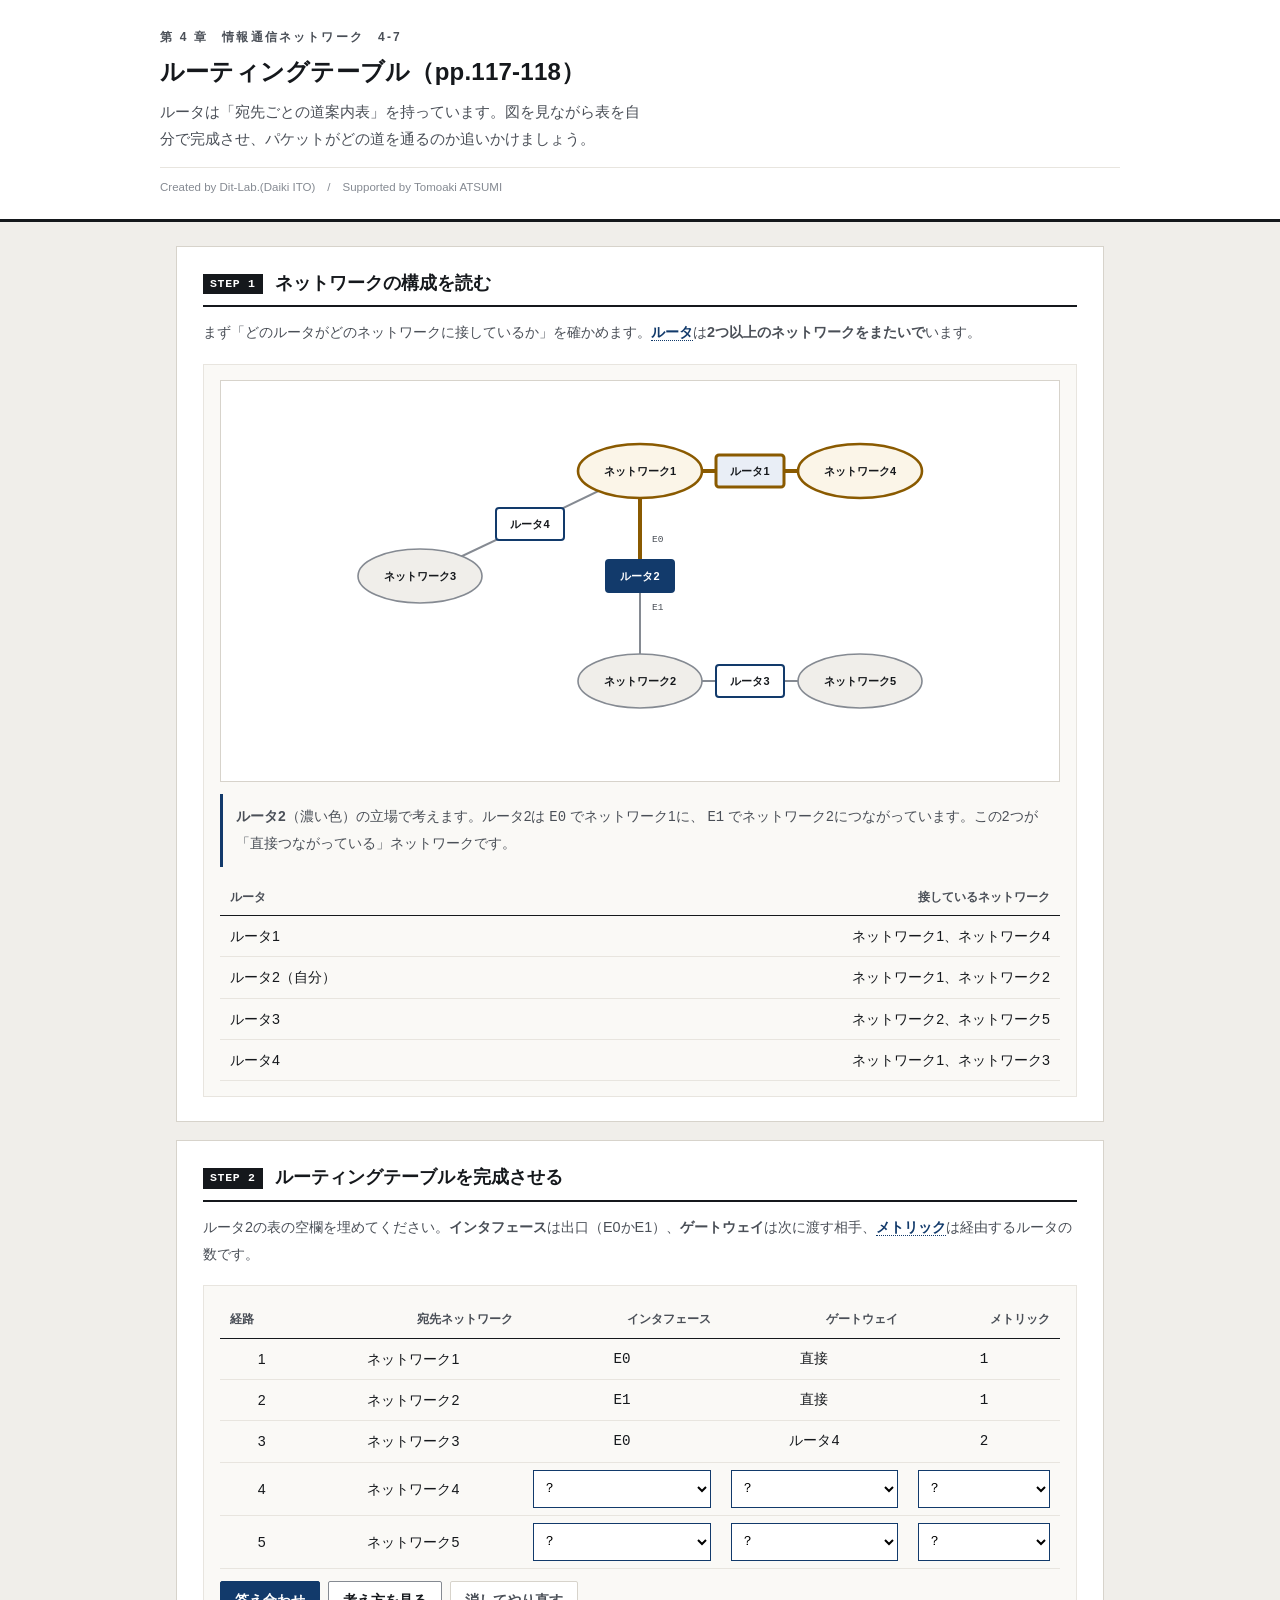
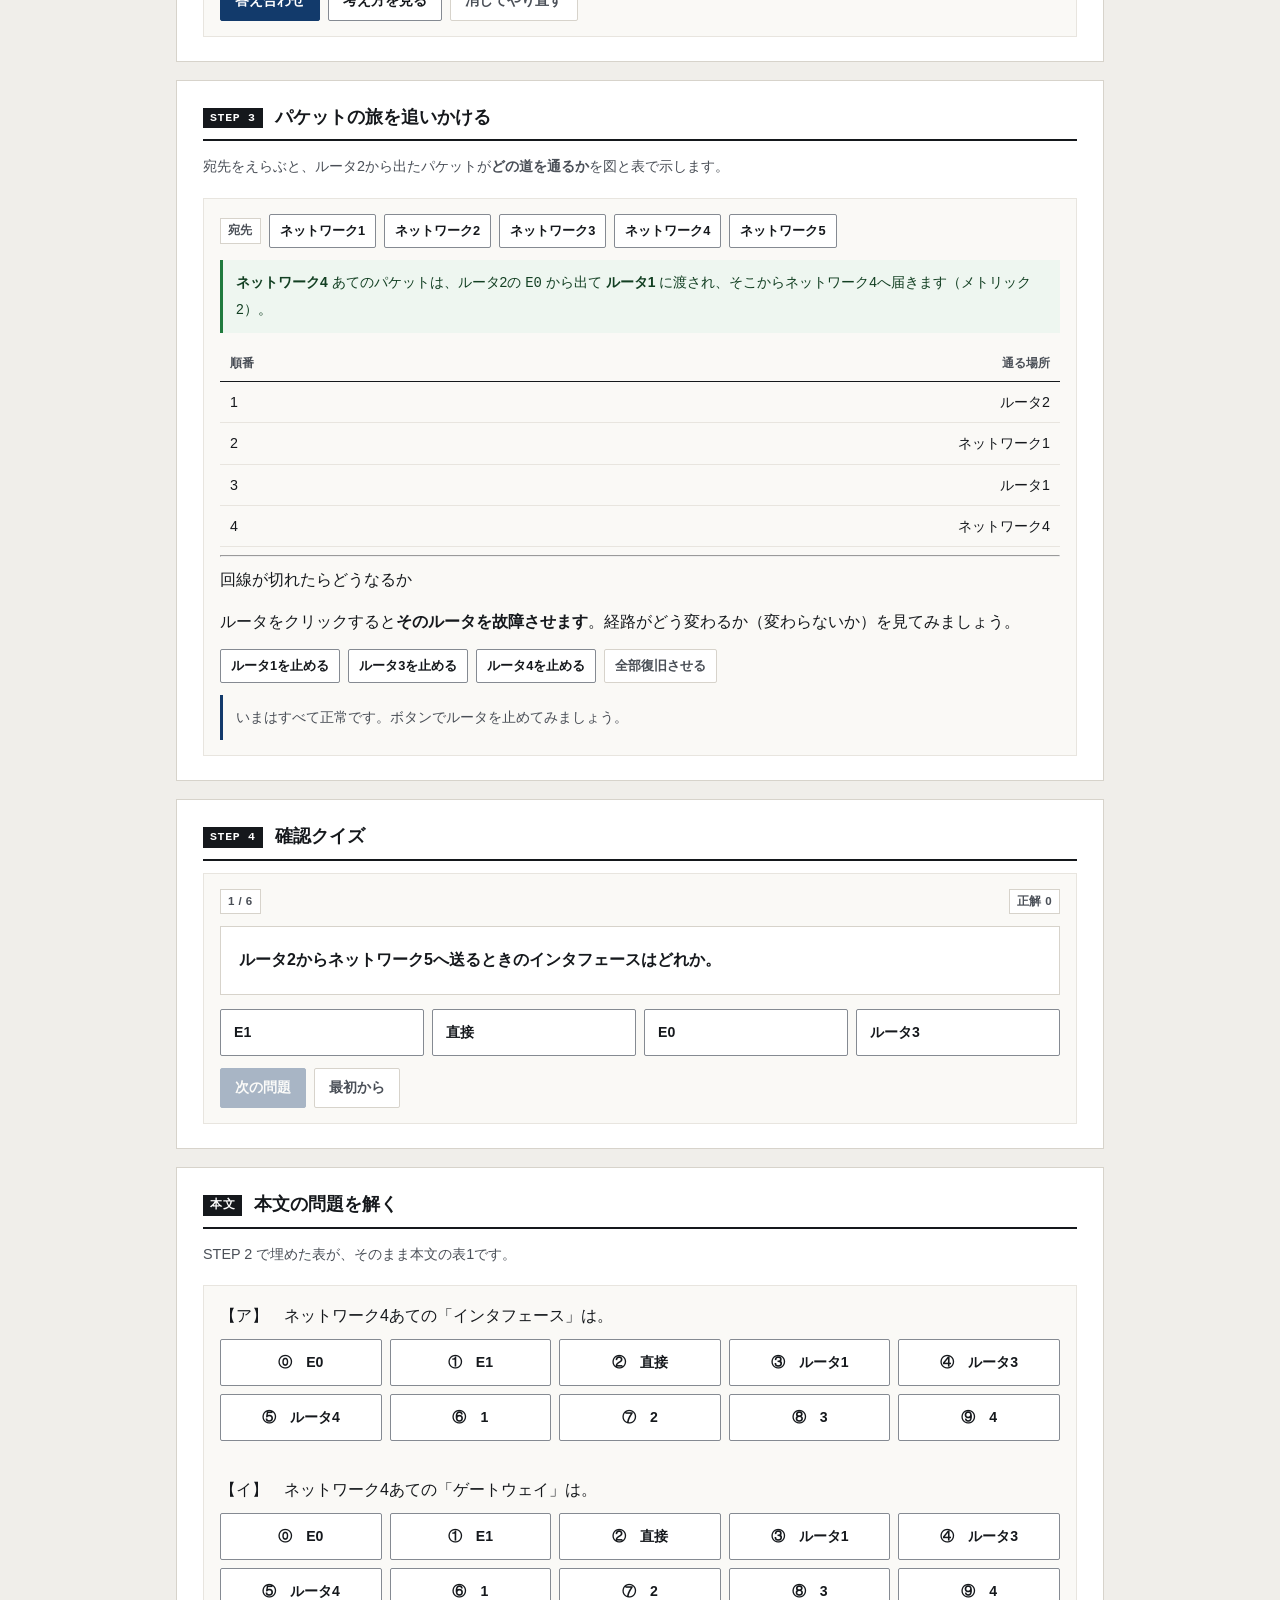
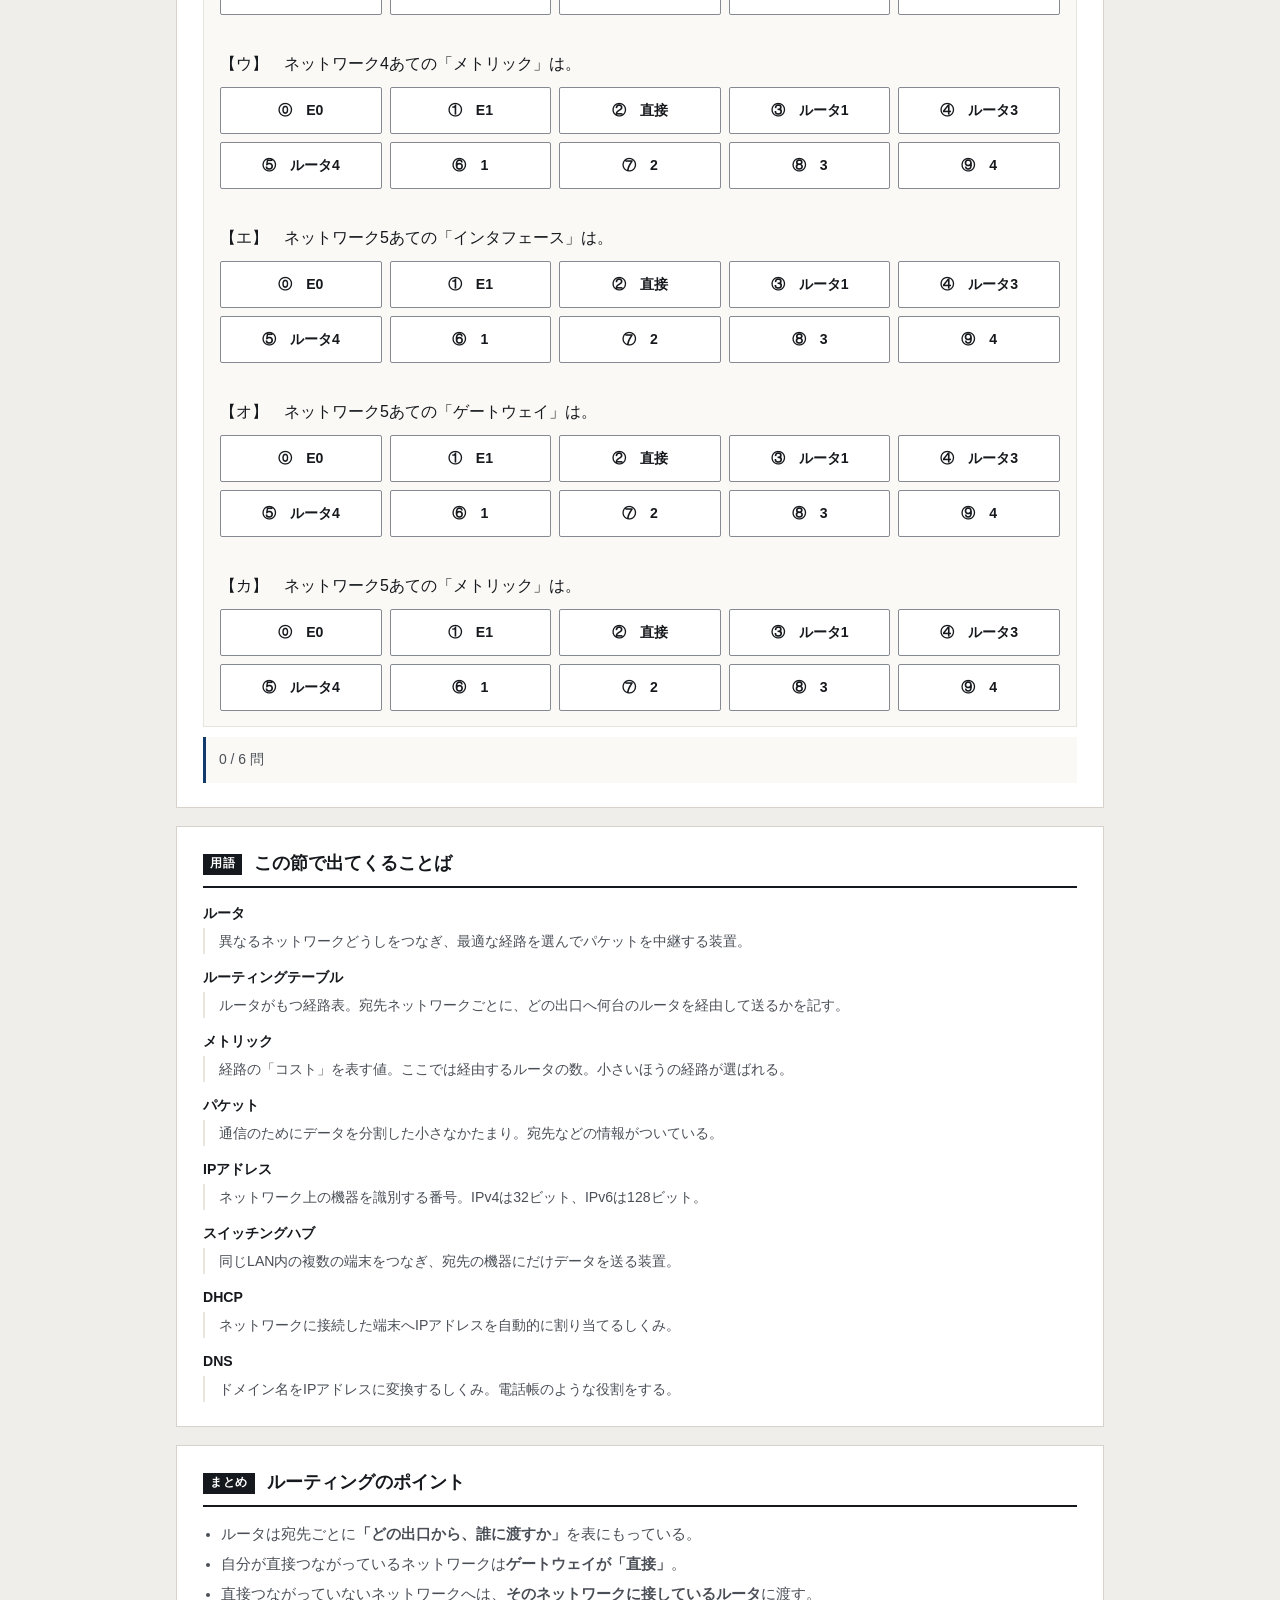
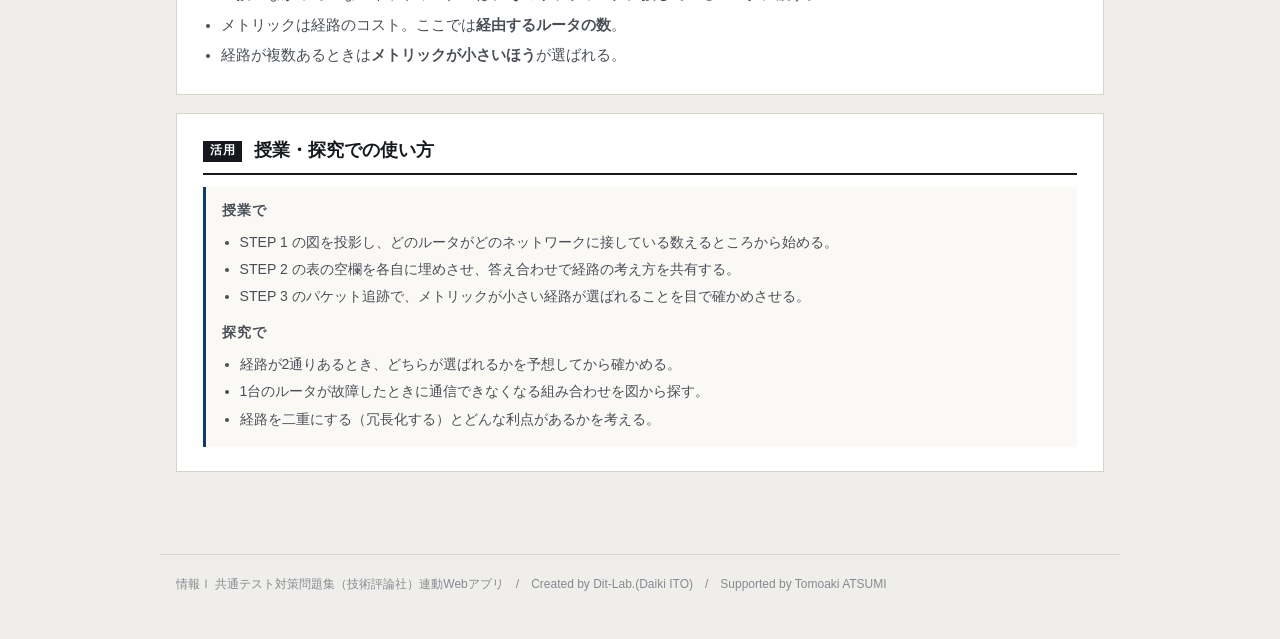
==== commit 11920615: "chore: 不要ファイルを整理（ツールの作業ファイル・未使用JS・残骸画像） - .omc/ .serena/ __pycache__/ を削除し .gitignore に追加 - 各アプリが実際に" ====
--- a/index.html
+++ b/index.html
@@ -142,7 +142,6 @@
 </footer>
 
 <script src="js/tools.js?v=c07db610"></script>
-<script src="js/chart.js?v=fb6e3be1"></script>
 <script src="js/terms.js?v=92038844"></script>
 <script src="js/quiz.js?v=5d6779cc"></script>
 <script src="js/app.js?v=6830445a"></script>
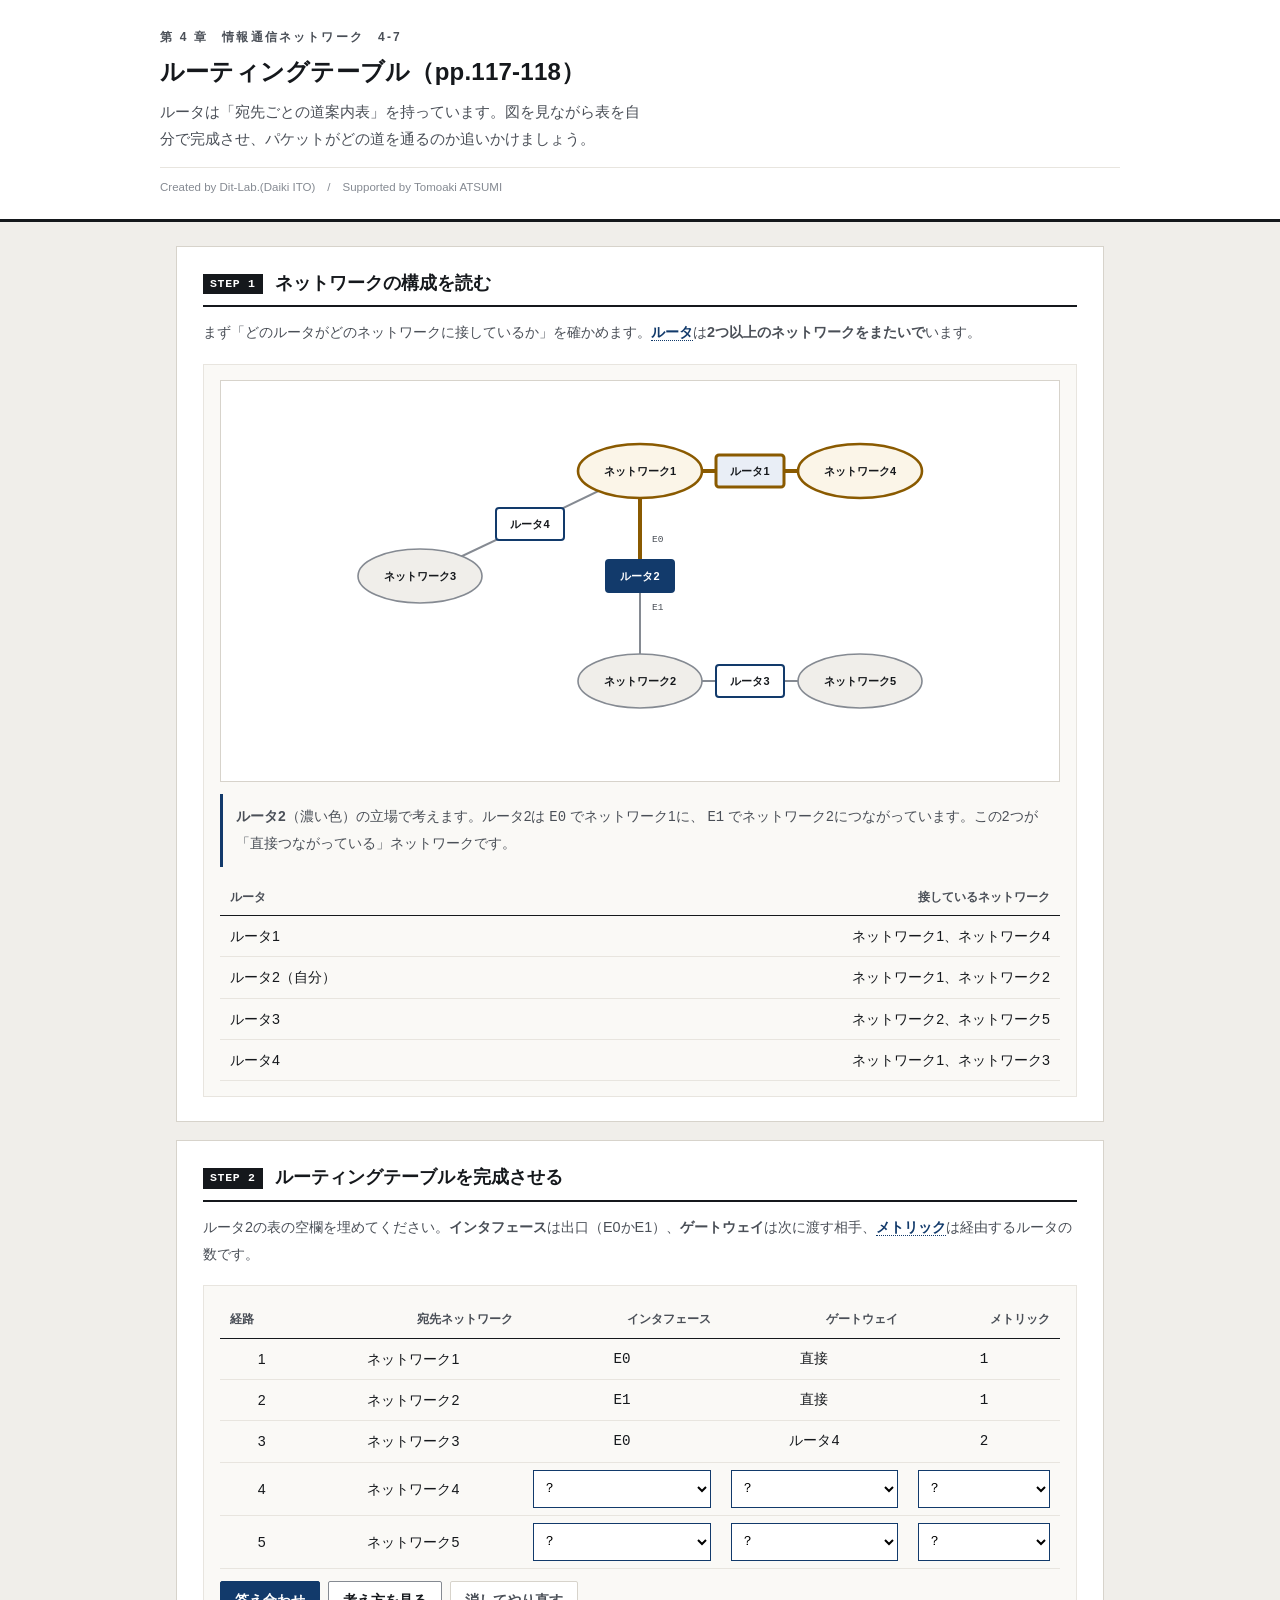
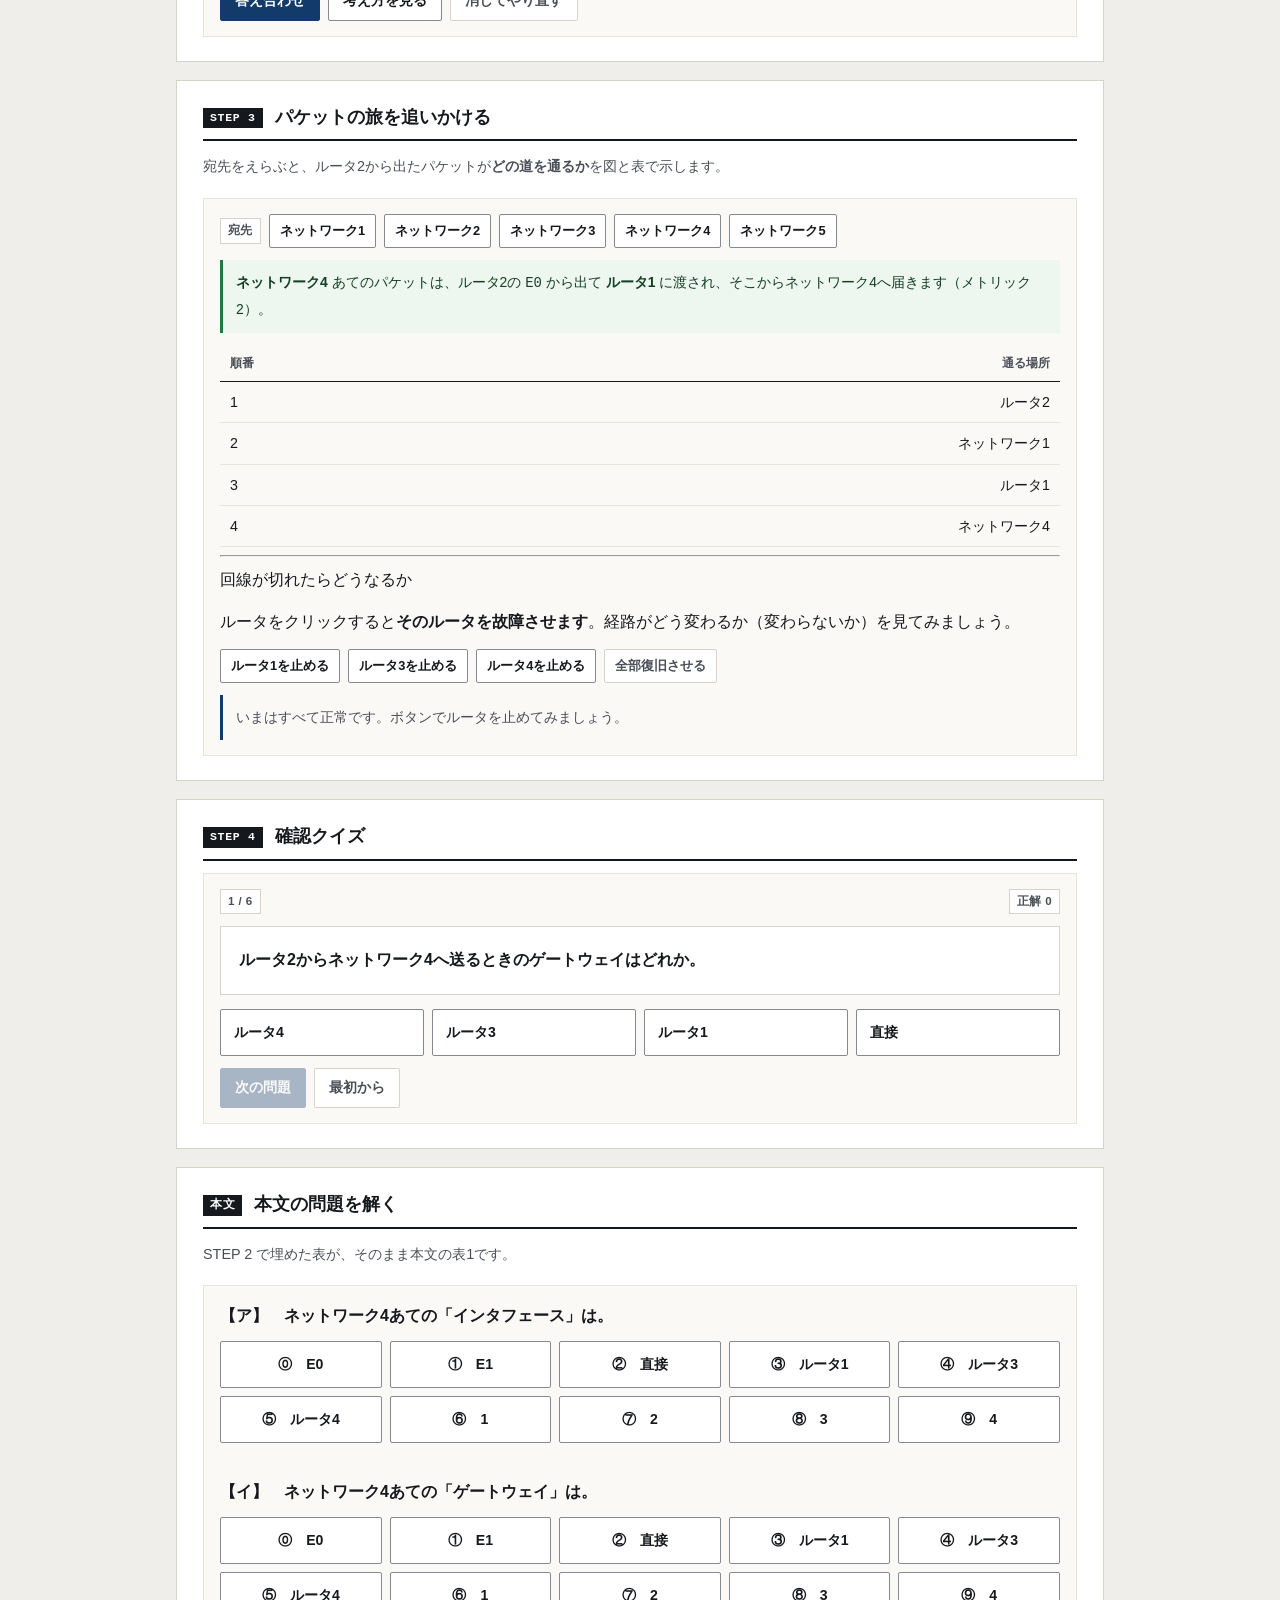
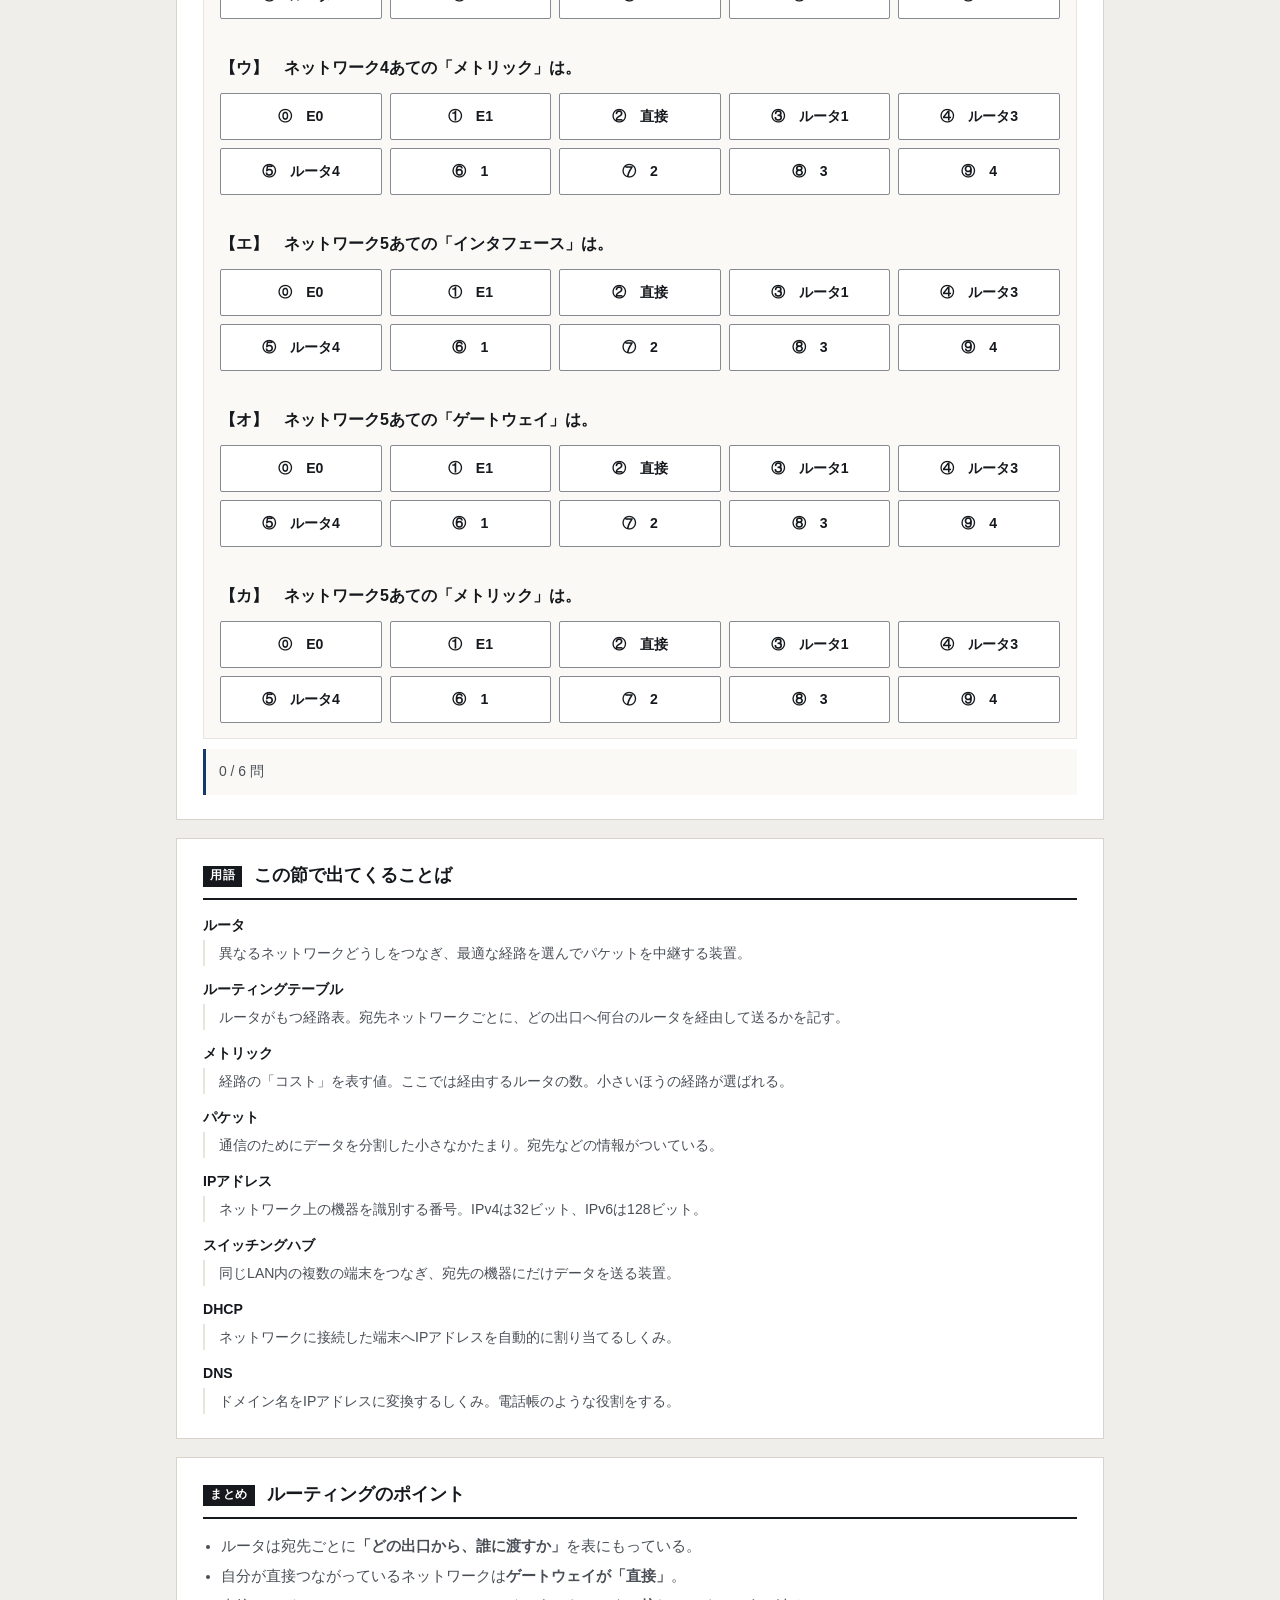
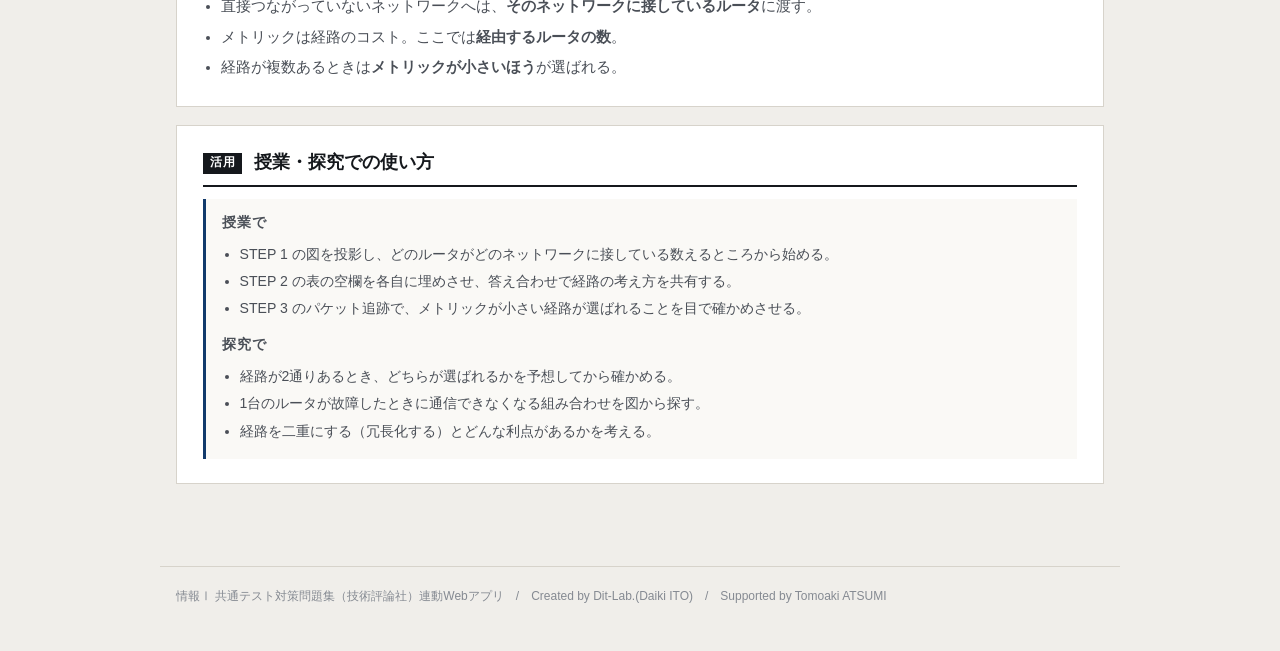
==== commit e459ae48: "fix: 設問見出しのレイアウト不具合を修正（.qhead→.pq）" ====
--- a/index.html
+++ b/index.html
@@ -6,7 +6,7 @@
 <title>ルーティングテーブル｜情報Ⅰ共通テスト対策問題集</title>
 <meta name="description" content="ルータは「宛先ごとの道案内表」を持っています。図を見ながら表を自分で完成させ、パケットがどの道を通るのか追いかけましょう。">
 <link rel="icon" href="data:image/svg+xml,%3Csvg xmlns=%22http://www.w3.org/2000/svg%22 viewBox=%220 0 32 32%22%3E%3Crect width=%2232%22 height=%2232%22 fill=%22%2315181c%22/%3E%3Ctext x=%2216%22 y=%2222%22 font-size=%2218%22 font-family=%22monospace%22 fill=%22%23fff%22 text-anchor=%22middle%22%3E01%3C/text%3E%3C/svg%3E">
-<link rel="stylesheet" href="css/style.css?v=239696b1">
+<link rel="stylesheet" href="css/style.css?v=ea93572e">
 <link rel="stylesheet" href="css/app.css?v=892ff45f">
 </head>
 <body>
@@ -143,7 +143,7 @@
 
 <script src="js/tools.js?v=c07db610"></script>
 <script src="js/terms.js?v=92038844"></script>
-<script src="js/quiz.js?v=5d6779cc"></script>
+<script src="js/quiz.js?v=13402362"></script>
 <script src="js/app.js?v=6830445a"></script>
 </body>
 </html>
--- a/css/style.css
+++ b/css/style.css
@@ -68,6 +68,7 @@
 .grid{display:grid; gap:20px}
 .grid > *{min-width:0}          /* 子の中身で列が広がるのを防ぐ */
 @media(min-width:800px){ .grid.c2{grid-template-columns:1fr 1fr} }
+@media(min-width:800px){ .grid.c21{grid-template-columns:1.45fr 1fr} }
 
 .panel{border:1px solid var(--rule-2); background:var(--paper-2); padding:15px 16px; min-width:0}
 .panel > h3{
@@ -225,7 +226,7 @@
   .dg-c, .dg-h{ min-width:110px }
 }
 @media (max-width:820px){
-  .grid.c2{grid-template-columns:1fr}
+  .grid.c2,.grid.c21{grid-template-columns:1fr}
   .dg-scroll{max-height:340px}
   .filebox{flex-direction:column; align-items:stretch}
   .filebox .sel{max-width:100%}
@@ -267,3 +268,13 @@
   cursor:pointer; font-size:.88rem; max-width:100%; text-align:left; font-family:inherit; color:var(--ink)}
 .cards .c:hover{background:var(--warn-bg)}
 .cards .c.used{opacity:.35; pointer-events:none}
+
+/* --- 予想してから実行 --- */
+.pmark{display:inline-block; background:var(--accent); color:#fff; font-size:.7rem; font-weight:700;
+  letter-spacing:.08em; padding:2px 7px; border-radius:2px; margin-right:8px; vertical-align:2px}
+input.pin{font-size:1.05rem; padding:7px 10px; border:1px solid var(--rule); border-radius:3px;
+  width:9em; max-width:100%; background:#fff}
+.btn-row .unit{color:var(--muted); font-size:.9rem}
+.choice4 .btn.on{border-color:var(--accent); box-shadow:inset 0 0 0 1px var(--accent); font-weight:700}
+/* 設問文の見出し（flex ではなく通常の段落。.qhead は左右振り分け用なので用途が別） */
+.pq{margin:0 0 10px; font-weight:700; line-height:1.85}
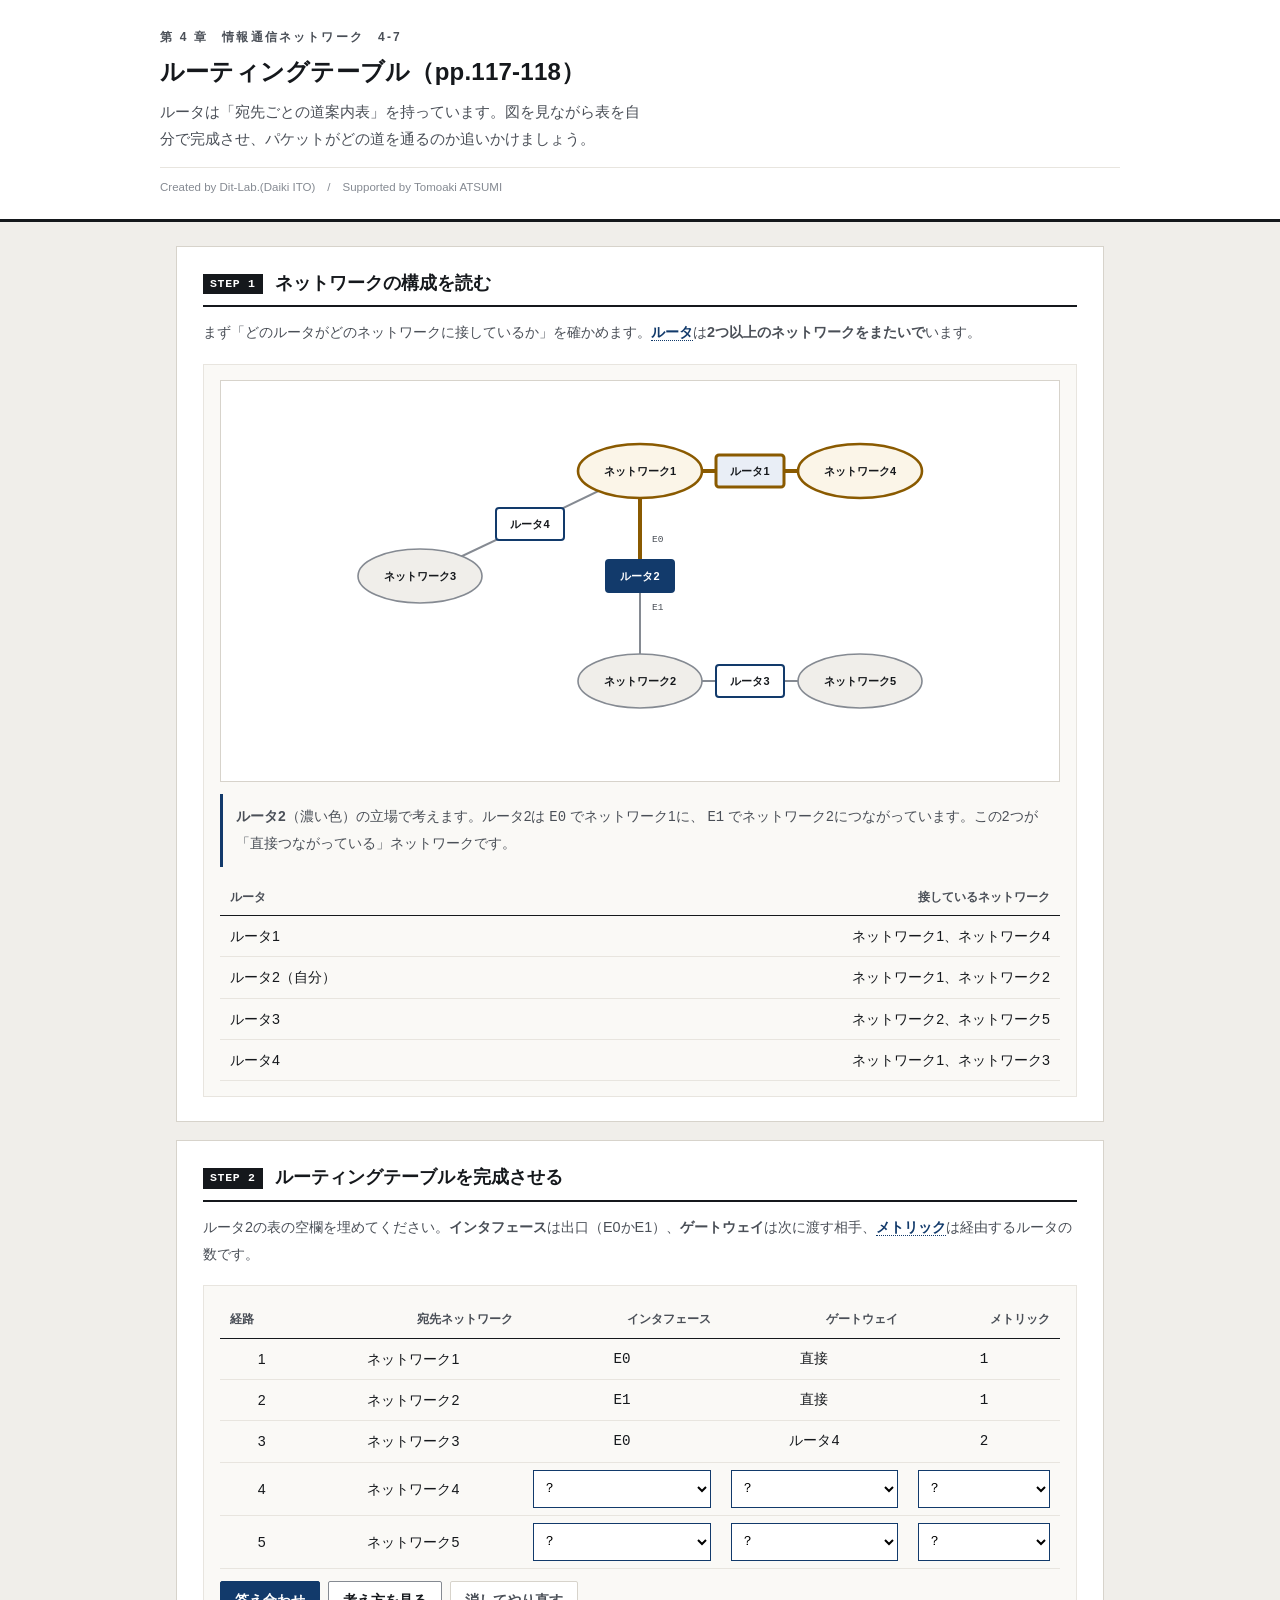
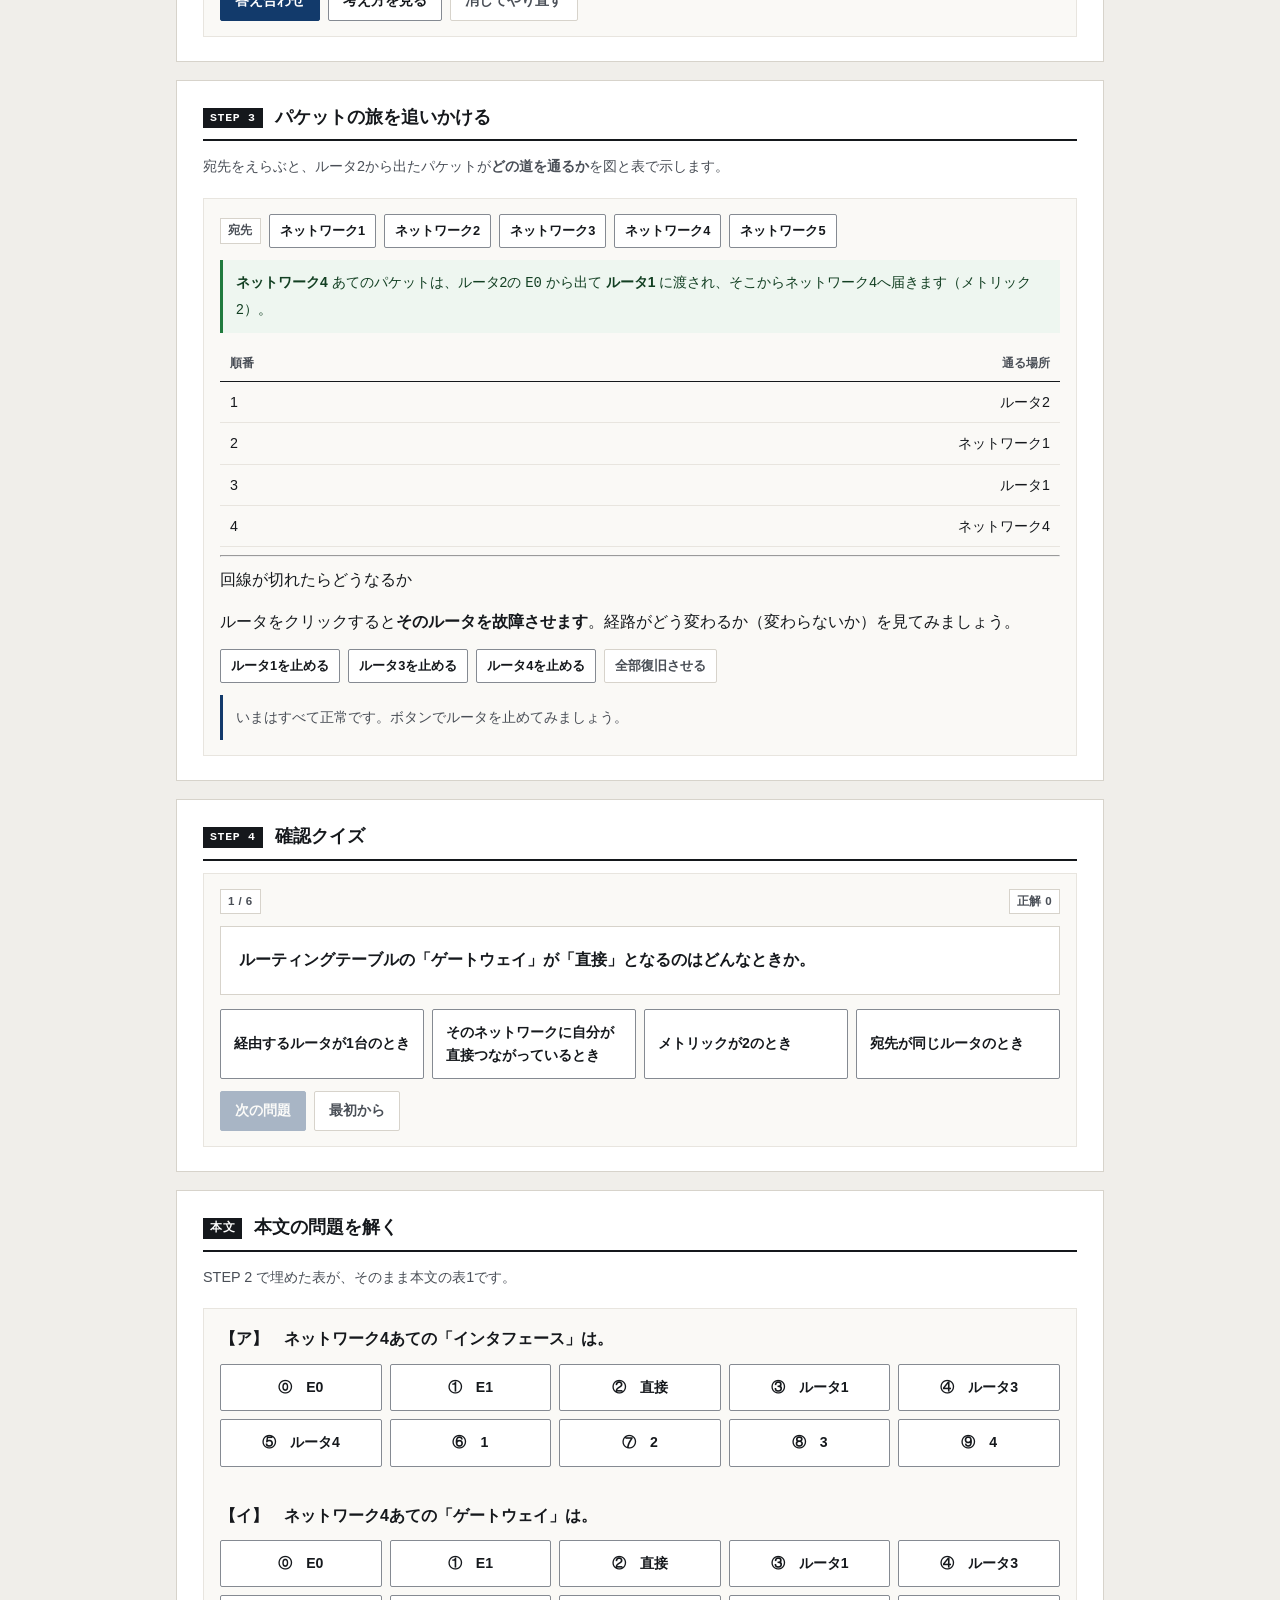
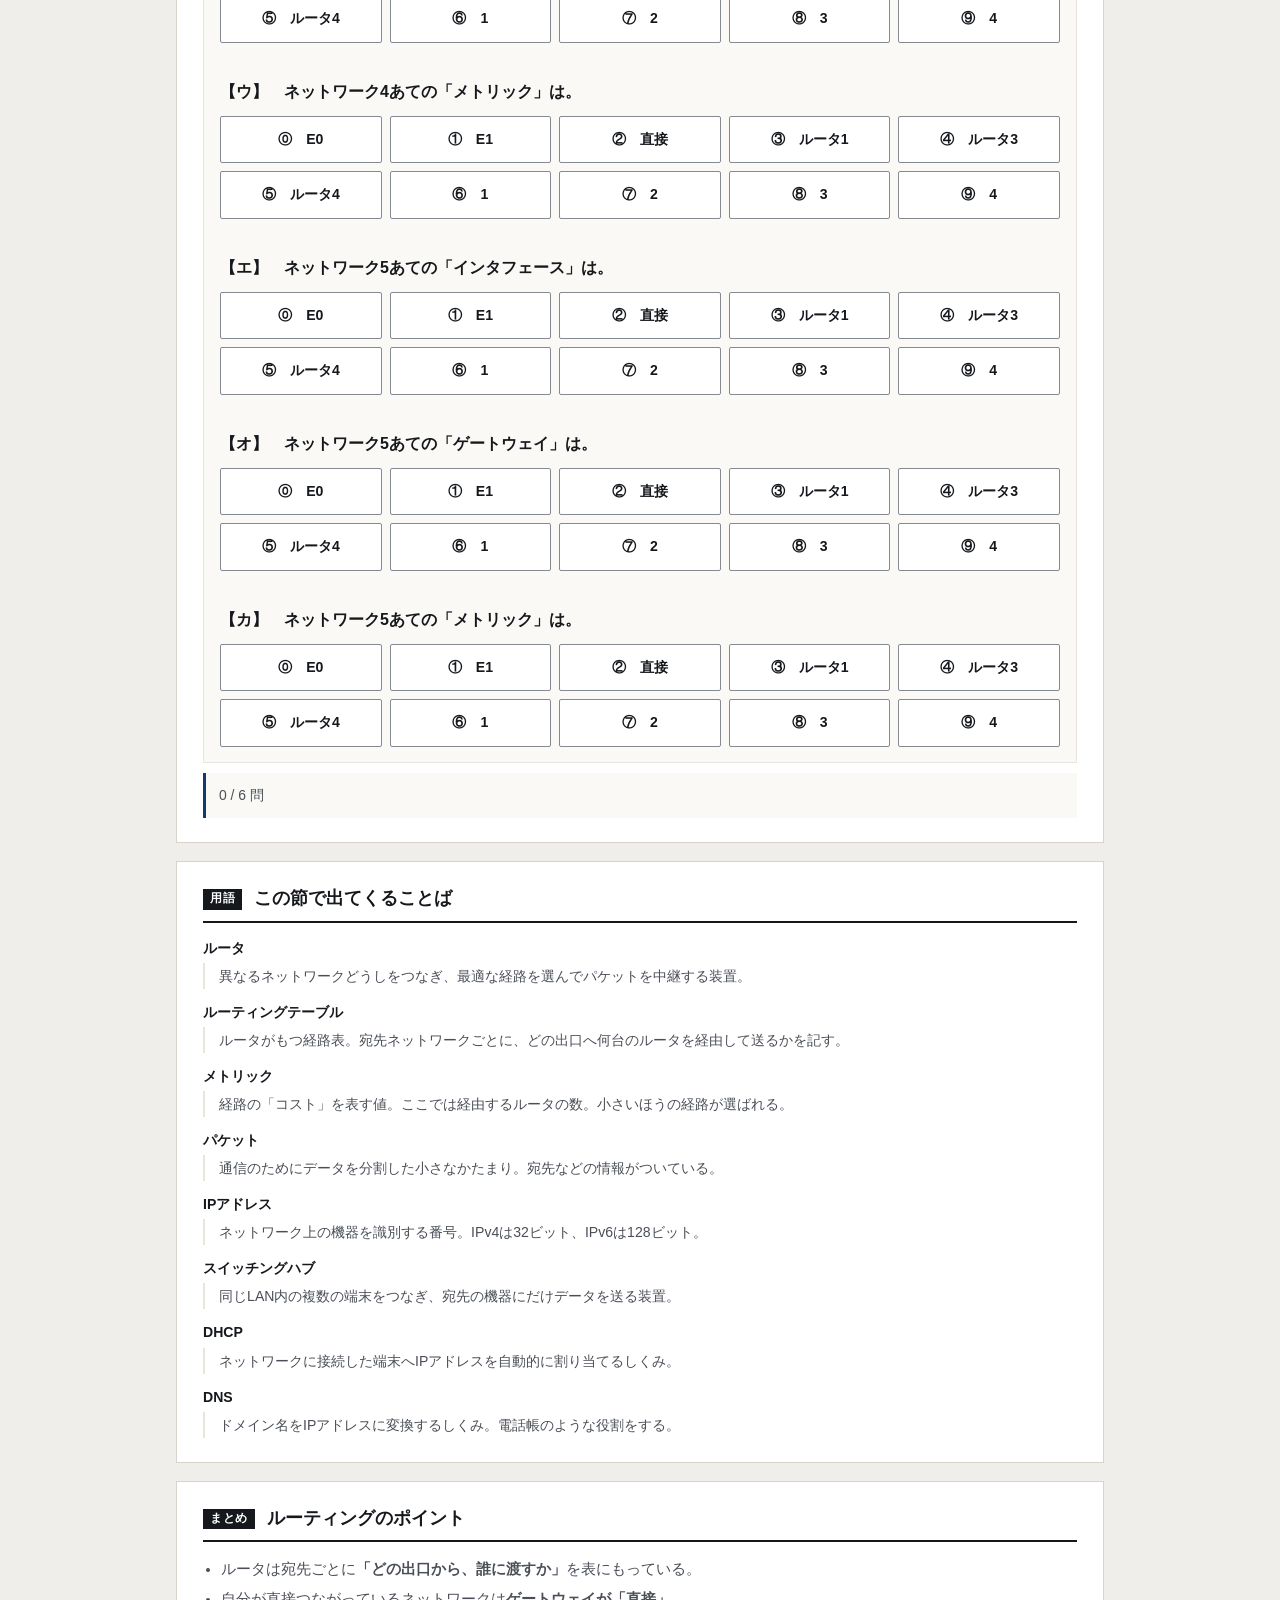
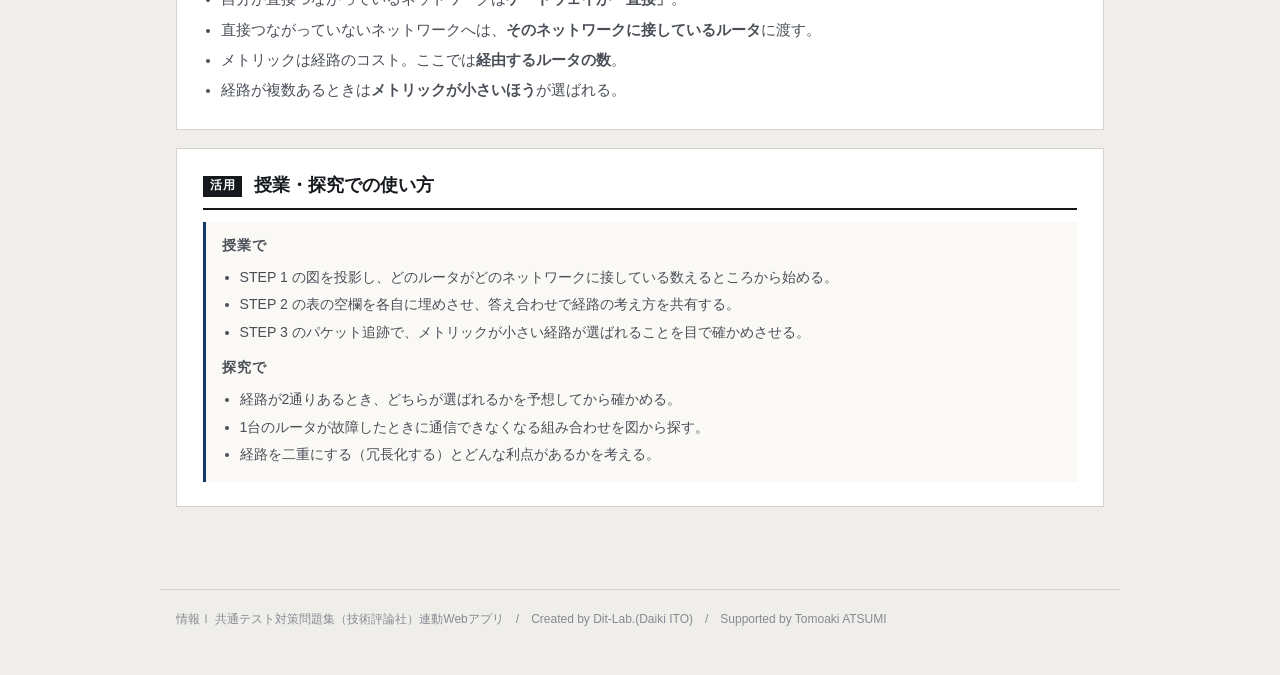
==== commit a9163bc5: "fix: 解説文が折り返さず画面からはみ出す場合がある不具合を修正" ====
--- a/index.html
+++ b/index.html
@@ -6,7 +6,7 @@
 <title>ルーティングテーブル｜情報Ⅰ共通テスト対策問題集</title>
 <meta name="description" content="ルータは「宛先ごとの道案内表」を持っています。図を見ながら表を自分で完成させ、パケットがどの道を通るのか追いかけましょう。">
 <link rel="icon" href="data:image/svg+xml,%3Csvg xmlns=%22http://www.w3.org/2000/svg%22 viewBox=%220 0 32 32%22%3E%3Crect width=%2232%22 height=%2232%22 fill=%22%2315181c%22/%3E%3Ctext x=%2216%22 y=%2222%22 font-size=%2218%22 font-family=%22monospace%22 fill=%22%23fff%22 text-anchor=%22middle%22%3E01%3C/text%3E%3C/svg%3E">
-<link rel="stylesheet" href="css/style.css?v=ea93572e">
+<link rel="stylesheet" href="css/style.css?v=1b60c856">
 <link rel="stylesheet" href="css/app.css?v=892ff45f">
 </head>
 <body>
--- a/css/style.css
+++ b/css/style.css
@@ -118,7 +118,7 @@
 table.tbl thead th{border-bottom:1.5px solid var(--ink); font-size:.76rem; color:var(--ink-2); font-weight:700; white-space:nowrap}
 .tbl-scroll{overflow-x:auto; -webkit-overflow-scrolling:touch; max-width:100%}
 
-.note{padding:10px 13px; font-size:.87rem; border-left:3px solid var(--ink-3); background:var(--paper-2)}
+.note{padding:10px 13px; font-size:.87rem; border-left:3px solid var(--ink-3); background:var(--paper-2); overflow-wrap:break-word; word-break:break-word}
 .note.ok{background:var(--ok-bg); border-left-color:var(--ok); color:#123f22}
 .note.ng{background:var(--ng-bg); border-left-color:var(--ng); color:#6d1a15}
 .note.info{background:var(--paper-2); border-left-color:var(--accent); color:var(--ink-2)}
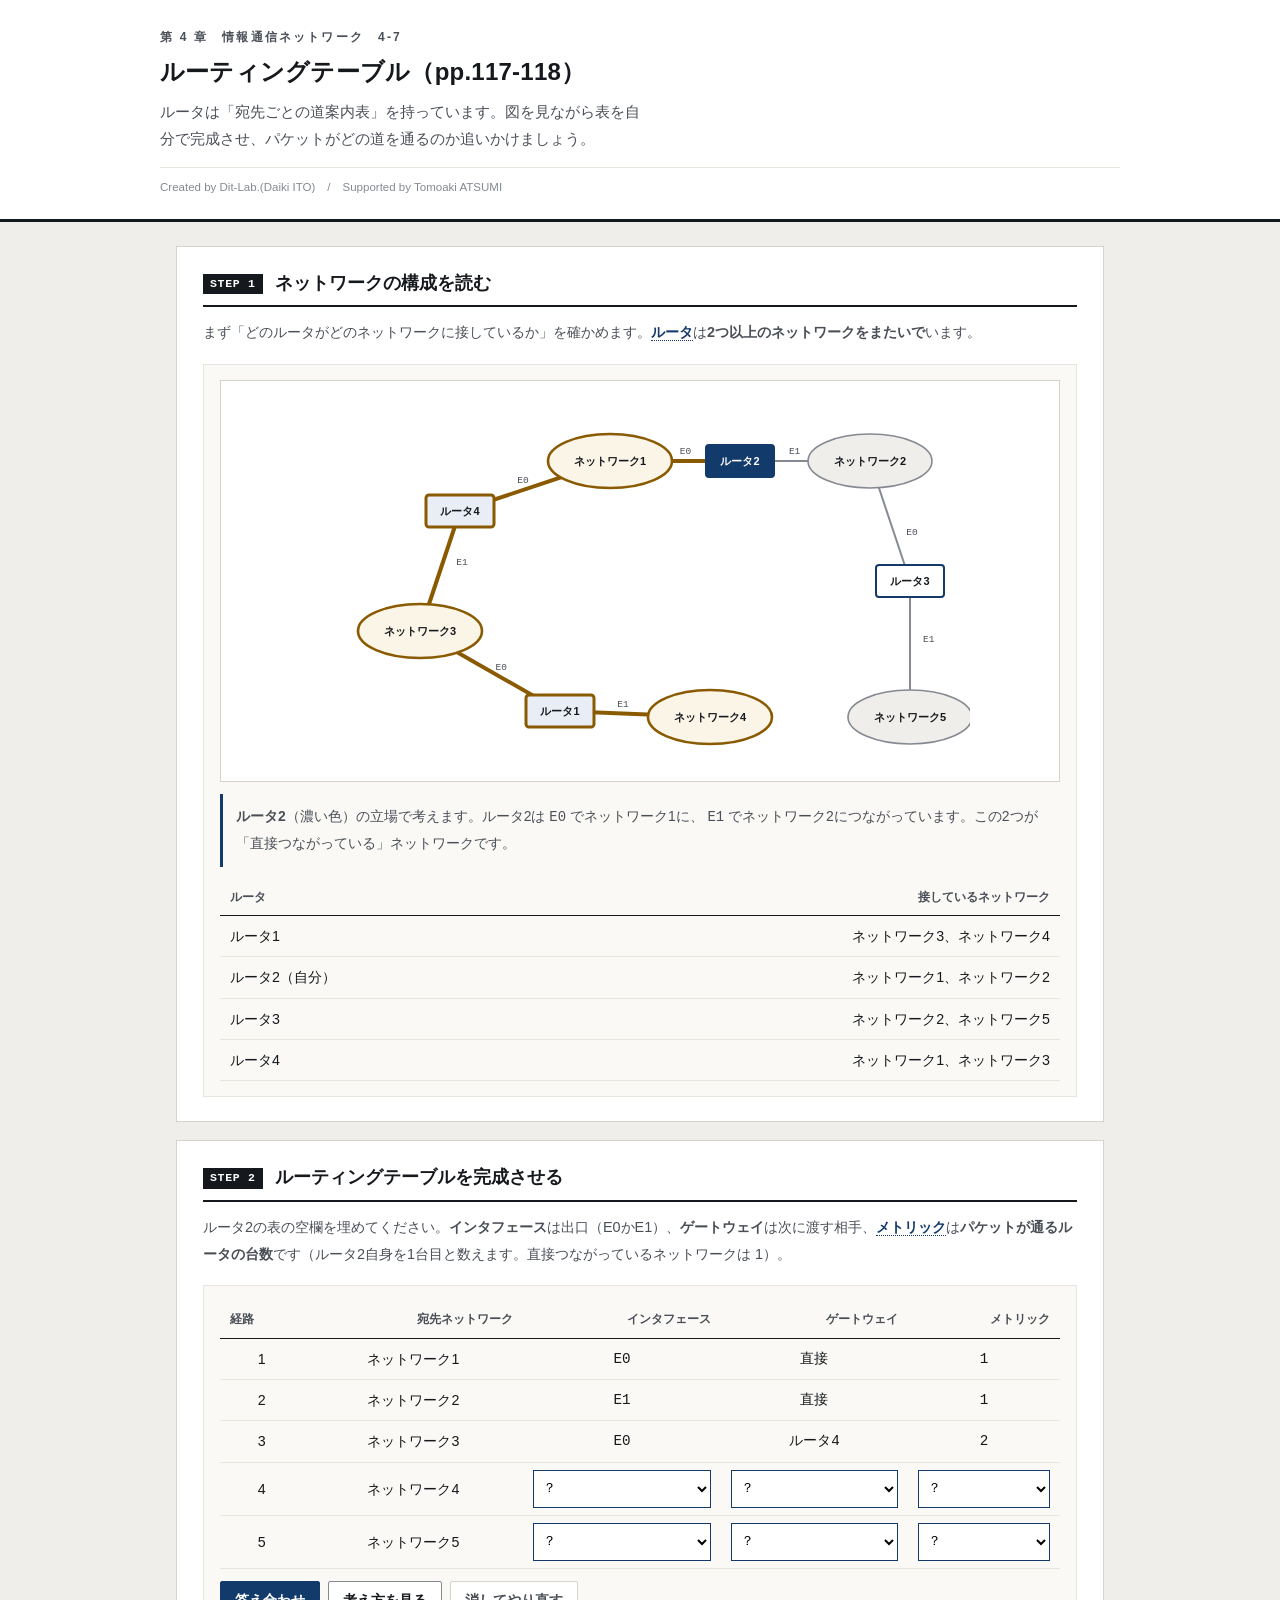
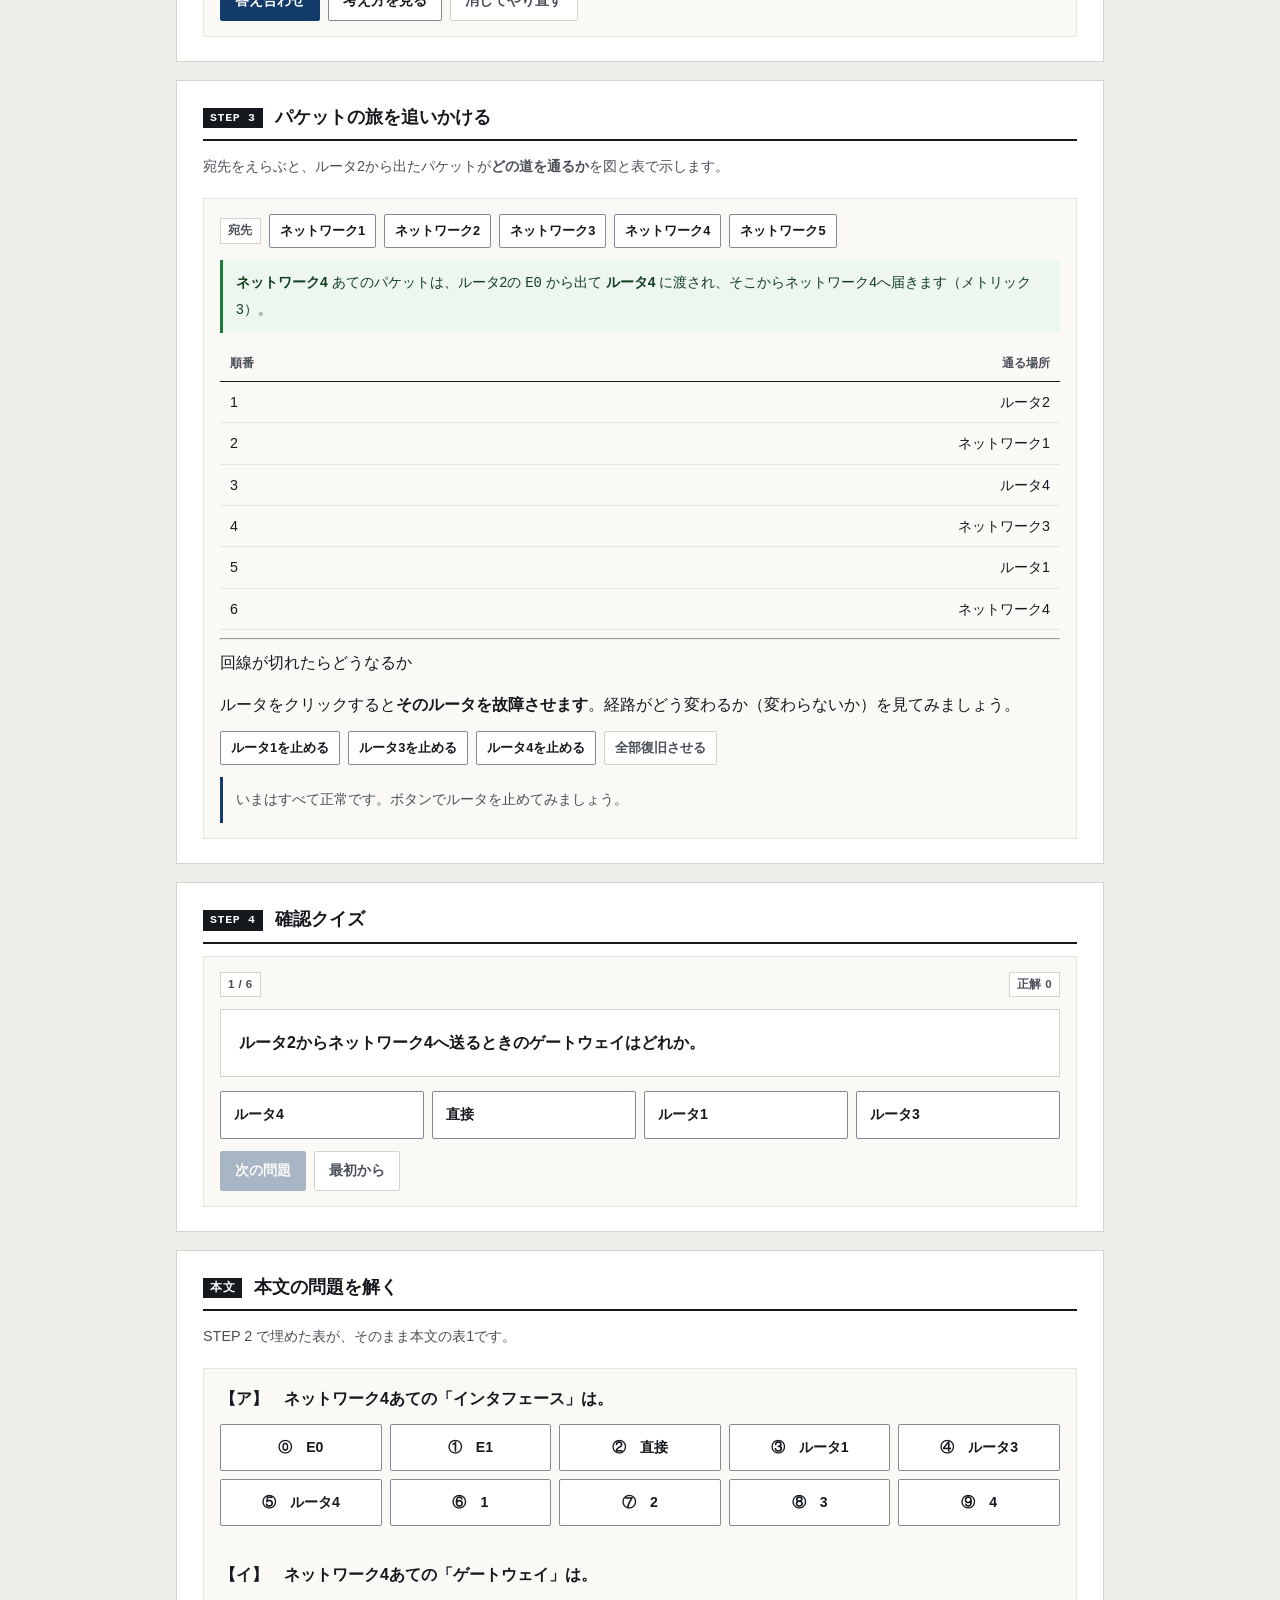
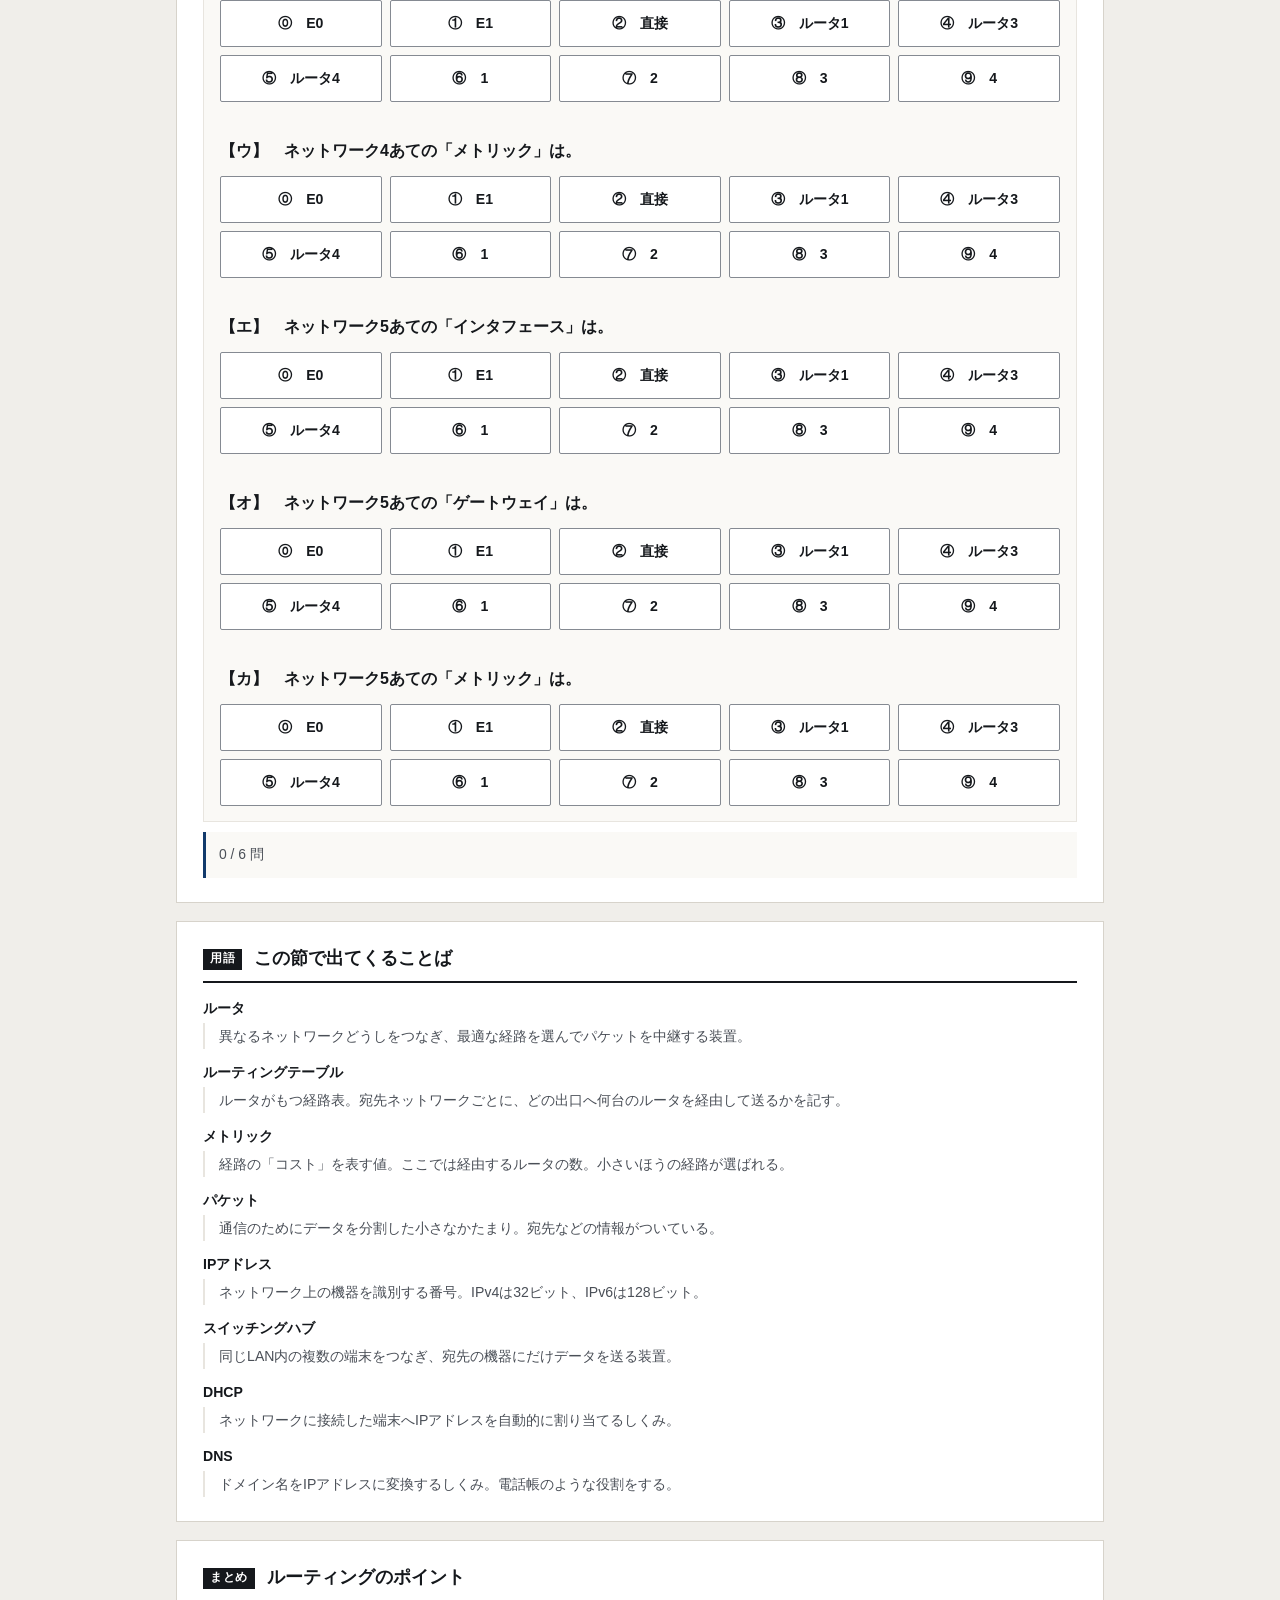
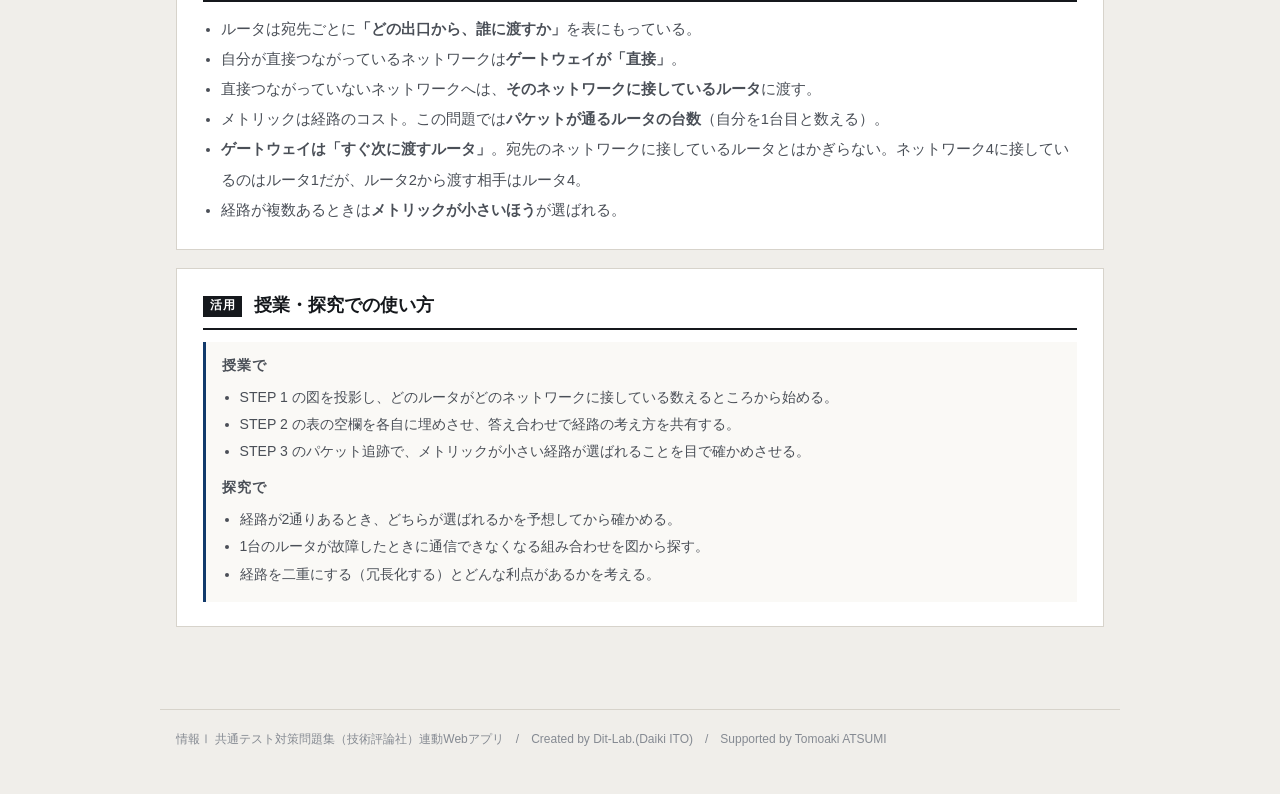
==== commit e7d886db: "fix: 本文図1どおりのネットワーク構成に修正（ルータ1はネットワーク3と4に接続）。経路探索を多段対応にし、ネットワーク4のゲートウェイをルータ4・メトリック3に訂正" ====
--- a/index.html
+++ b/index.html
@@ -37,7 +37,7 @@
 
   <section class="step" id="step2">
     <h2><span class="no">STEP 2</span>ルーティングテーブルを完成させる</h2>
-    <p class="desc">ルータ2の表の空欄を埋めてください。<strong>インタフェース</strong>は出口（E0かE1）、<strong>ゲートウェイ</strong>は次に渡す相手、<span class="term" data-t="メトリック">メトリック</span>は経由するルータの数です。</p>
+    <p class="desc">ルータ2の表の空欄を埋めてください。<strong>インタフェース</strong>は出口（E0かE1）、<strong>ゲートウェイ</strong>は次に渡す相手、<span class="term" data-t="メトリック">メトリック</span>は<strong>パケットが通るルータの台数</strong>です（ルータ2自身を1台目と数えます。直接つながっているネットワークは 1）。</p>
 
     <div class="panel">
       <div class="tbl-scroll"><table class="tbl" id="rtTable"></table></div>
@@ -112,7 +112,8 @@
       <li>ルータは宛先ごとに<strong>「どの出口から、誰に渡すか」</strong>を表にもっている。</li>
       <li>自分が直接つながっているネットワークは<strong>ゲートウェイが「直接」</strong>。</li>
       <li>直接つながっていないネットワークへは、<strong>そのネットワークに接しているルータ</strong>に渡す。</li>
-      <li>メトリックは経路のコスト。ここでは<strong>経由するルータの数</strong>。</li>
+      <li>メトリックは経路のコスト。この問題では<strong>パケットが通るルータの台数</strong>（自分を1台目と数える）。</li>
+      <li><strong>ゲートウェイは「すぐ次に渡すルータ」</strong>。宛先のネットワークに接しているルータとはかぎらない。ネットワーク4に接しているのはルータ1だが、ルータ2から渡す相手はルータ4。</li>
       <li>経路が複数あるときは<strong>メトリックが小さいほう</strong>が選ばれる。</li>
     </ul>
   </section>
@@ -144,6 +145,6 @@
 <script src="js/tools.js?v=c07db610"></script>
 <script src="js/terms.js?v=92038844"></script>
 <script src="js/quiz.js?v=13402362"></script>
-<script src="js/app.js?v=6830445a"></script>
+<script src="js/app.js?v=4be91154"></script>
 </body>
 </html>
